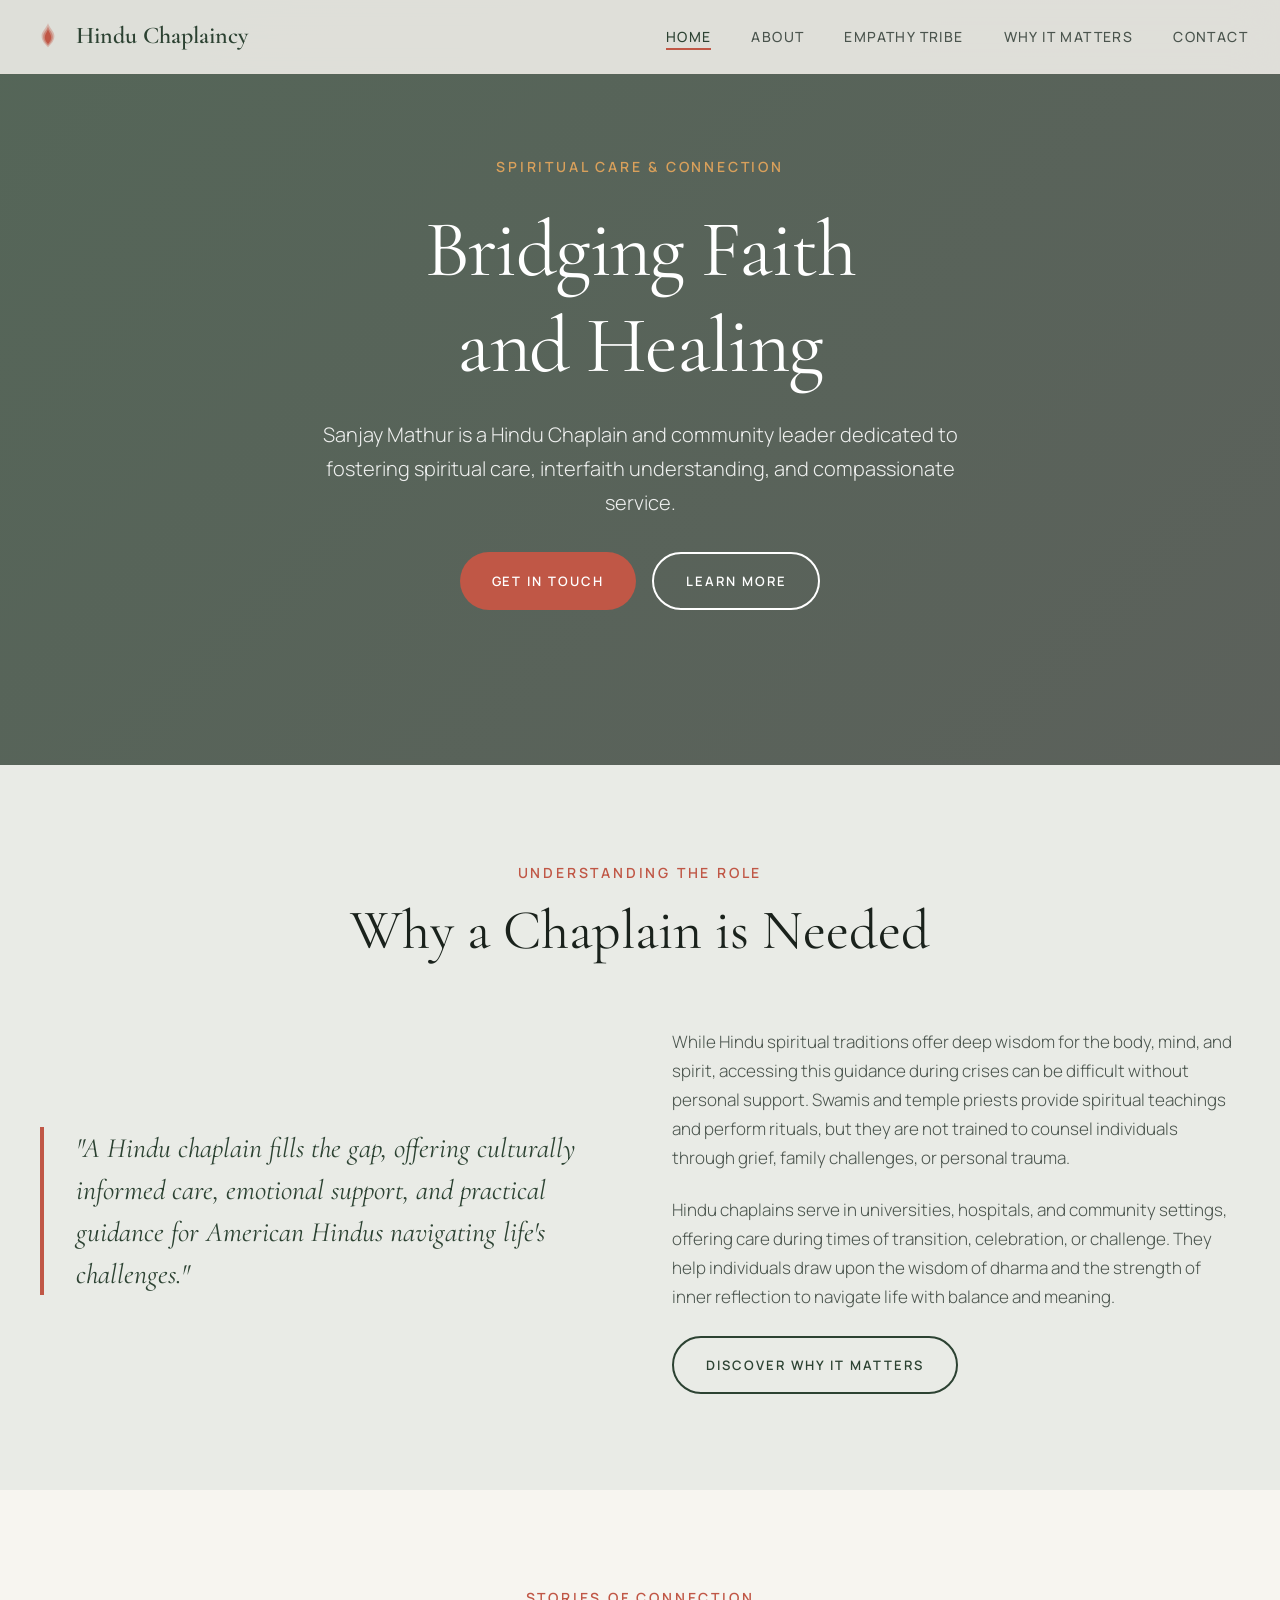
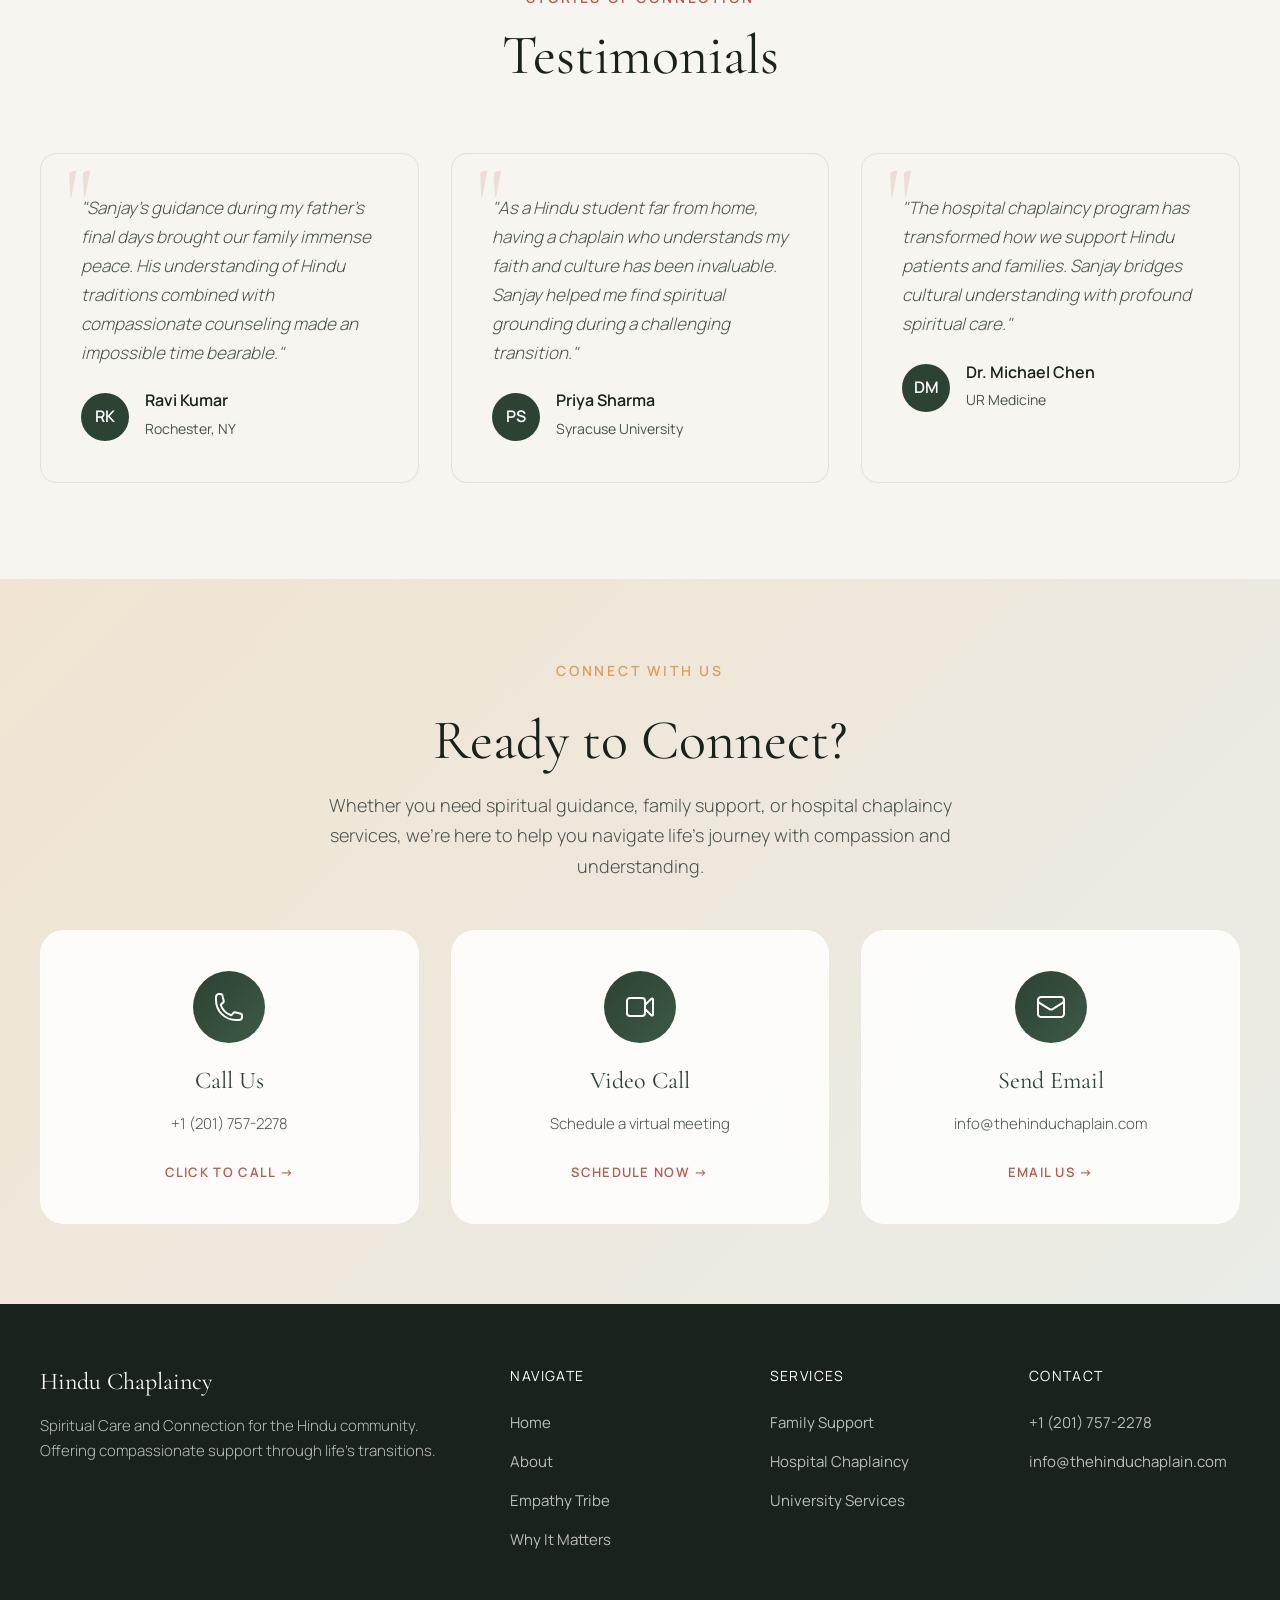
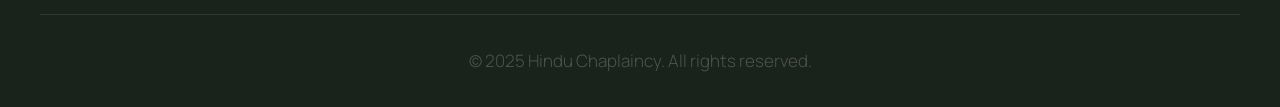
==== index.html @ 0bf61ae2 "Add files via upload" ====
<!DOCTYPE html>
<html lang="en">
<head>
  <meta charset="UTF-8">
  <meta name="viewport" content="width=device-width, initial-scale=1.0">
  <meta name="description" content="Sanjay Mathur is a Hindu Chaplain and community leader dedicated to fostering spiritual care, interfaith understanding, and compassionate service.">
  <title>Hindu Chaplaincy - Spiritual Care and Connection</title>
  <link rel="stylesheet" href="styles.css">
</head>
<body>
  <!-- Navigation -->
  <nav class="nav-container" data-testid="main-navigation">
    <div class="nav-inner">
      <a href="index.html" class="nav-logo" data-testid="nav-logo">
        <svg viewBox="0 0 100 100" xmlns="http://www.w3.org/2000/svg">
          <path d="M50 10c-5 15-20 25-20 40 0 15 10 25 20 35 10-10 20-20 20-35 0-15-15-25-20-40z" opacity="0.3"/>
          <path d="M50 20c-4 12-15 20-15 32 0 12 8 20 15 28 7-8 15-16 15-28 0-12-11-20-15-32z" opacity="0.5"/>
          <path d="M50 30c-3 9-10 15-10 24 0 9 5 15 10 21 5-6 10-12 10-21 0-9-7-15-10-24z"/>
        </svg>
        Hindu Chaplaincy
      </a>
      
      <button class="nav-toggle" data-testid="nav-toggle" onclick="toggleNav()">
        <span></span>
        <span></span>
        <span></span>
      </button>
      
      <ul class="nav-links" data-testid="nav-links">
        <li><a href="index.html" class="active" data-testid="nav-home">Home</a></li>
        <li><a href="about.html" data-testid="nav-about">About</a></li>
        <li><a href="empathy.html" data-testid="nav-empathy">Empathy Tribe</a></li>
        <li><a href="matters.html" data-testid="nav-matters">Why It Matters</a></li>
        <li><a href="contact.html" data-testid="nav-contact">Contact</a></li>
      </ul>
    </div>
  </nav>

  <!-- Hero Section with Background Image -->
  <section class="home-hero" data-testid="hero-section" style="background-image: url('https://images.unsplash.com/photo-1770615540010-0c2cd30bfefd?crop=entropy&cs=srgb&fm=jpg&ixid=M3w3NTY2Nzd8MHwxfHNlYXJjaHwxfHxsb3R1cyUyMGZsb3dlciUyMGJsb29taW5nJTIwd2F0ZXJ8ZW58MHx8fHwxNzc1NDY2NzI4fDA&ixlib=rb-4.1.0&q=85');">
    <div class="home-hero-content">
      <span class="hero-overline" style="color: var(--accent-ochre);">Spiritual Care & Connection</span>
      <h1>Bridging Faith<br>and Healing</h1>
      <p>Sanjay Mathur is a Hindu Chaplain and community leader dedicated to fostering spiritual care, interfaith understanding, and compassionate service.</p>
      <div style="display: flex; gap: 1rem; flex-wrap: wrap; justify-content: center; margin-top: 2rem;">
        <a href="contact.html" class="btn btn-terracotta" data-testid="hero-cta-primary">Get in Touch</a>
        <a href="about.html" class="btn btn-white" data-testid="hero-cta-secondary">Learn More</a>
      </div>
    </div>
  </section>

  <!-- About Chaplaincy Section -->
  <section class="section section-alt" data-testid="chaplaincy-section">
    <div class="container">
      <div class="section-header">
        <span class="overline">Understanding the Role</span>
        <h2>Why a Chaplain is Needed</h2>
      </div>
      
      <div class="chaplaincy-content">
        <div class="chaplaincy-quote">
          <blockquote>
            "A Hindu chaplain fills the gap, offering culturally informed care, emotional support, and practical guidance for American Hindus navigating life's challenges."
          </blockquote>
        </div>
        
        <div class="chaplaincy-text">
          <p>While Hindu spiritual traditions offer deep wisdom for the body, mind, and spirit, accessing this guidance during crises can be difficult without personal support. Swamis and temple priests provide spiritual teachings and perform rituals, but they are not trained to counsel individuals through grief, family challenges, or personal trauma.</p>
          <p>Hindu chaplains serve in universities, hospitals, and community settings, offering care during times of transition, celebration, or challenge. They help individuals draw upon the wisdom of dharma and the strength of inner reflection to navigate life with balance and meaning.</p>
          <a href="matters.html" class="btn btn-secondary" data-testid="learn-why-matters">Discover Why It Matters</a>
        </div>
      </div>
    </div>
  </section>

  <!-- Testimonials Section -->
  <section class="section" data-testid="testimonials-section">
    <div class="container">
      <div class="section-header">
        <span class="overline">Stories of Connection</span>
        <h2>Testimonials</h2>
      </div>
      
      <div class="testimonials-grid">
        <div class="testimonial-card" data-testid="testimonial-1">
          <p class="testimonial-text">"Sanjay's guidance during my father's final days brought our family immense peace. His understanding of Hindu traditions combined with compassionate counseling made an impossible time bearable."</p>
          <div class="testimonial-author">
            <div class="testimonial-avatar">RK</div>
            <div class="testimonial-info">
              <h4>Ravi Kumar</h4>
              <span>Rochester, NY</span>
            </div>
          </div>
        </div>
        
        <div class="testimonial-card" data-testid="testimonial-2">
          <p class="testimonial-text">"As a Hindu student far from home, having a chaplain who understands my faith and culture has been invaluable. Sanjay helped me find spiritual grounding during a challenging transition."</p>
          <div class="testimonial-author">
            <div class="testimonial-avatar">PS</div>
            <div class="testimonial-info">
              <h4>Priya Sharma</h4>
              <span>Syracuse University</span>
            </div>
          </div>
        </div>
        
        <div class="testimonial-card" data-testid="testimonial-3">
          <p class="testimonial-text">"The hospital chaplaincy program has transformed how we support Hindu patients and families. Sanjay bridges cultural understanding with profound spiritual care."</p>
          <div class="testimonial-author">
            <div class="testimonial-avatar">DM</div>
            <div class="testimonial-info">
              <h4>Dr. Michael Chen</h4>
              <span>UR Medicine</span>
            </div>
          </div>
        </div>
      </div>
    </div>
  </section>

  <!-- Ready to Connect CTA Section -->
  <section class="cta-hero" data-testid="cta-section" style="background-image: url('https://images.pexels.com/photos/9881079/pexels-photo-9881079.jpeg?auto=compress&cs=tinysrgb&dpr=2&h=650&w=940');">
    <div class="cta-hero-content">
      <div class="cta-header">
        <span class="hero-overline" style="color: var(--accent-ochre);">Connect With Us</span>
        <h2>Ready to Connect?</h2>
        <p>Whether you need spiritual guidance, family support, or hospital chaplaincy services, we're here to help you navigate life's journey with compassion and understanding.</p>
      </div>
      
      <div class="cta-cards-grid" data-testid="cta-contact-options">
        <!-- Call Card -->
        <a href="tel:+12017572278" class="cta-action-card" data-testid="cta-call">
          <div class="cta-card-icon">
            <svg xmlns="http://www.w3.org/2000/svg" fill="none" viewBox="0 0 24 24" stroke-width="1.5" stroke="currentColor">
              <path stroke-linecap="round" stroke-linejoin="round" d="M2.25 6.75c0 8.284 6.716 15 15 15h2.25a2.25 2.25 0 002.25-2.25v-1.372c0-.516-.351-.966-.852-1.091l-4.423-1.106c-.44-.11-.902.055-1.173.417l-.97 1.293c-.282.376-.769.542-1.21.38a12.035 12.035 0 01-7.143-7.143c-.162-.441.004-.928.38-1.21l1.293-.97c.363-.271.527-.734.417-1.173L6.963 3.102a1.125 1.125 0 00-1.091-.852H4.5A2.25 2.25 0 002.25 4.5v2.25z" />
            </svg>
          </div>
          <h3>Call Us</h3>
          <p>+1 (201) 757-2278</p>
          <span class="cta-card-action">Click to Call →</span>
        </a>
        
        <!-- Video Call Card -->
        <a href="contact.html#schedule" class="cta-action-card" data-testid="cta-video">
          <div class="cta-card-icon">
            <svg xmlns="http://www.w3.org/2000/svg" fill="none" viewBox="0 0 24 24" stroke-width="1.5" stroke="currentColor">
              <path stroke-linecap="round" d="M15.75 10.5l4.72-4.72a.75.75 0 011.28.53v11.38a.75.75 0 01-1.28.53l-4.72-4.72M4.5 18.75h9a2.25 2.25 0 002.25-2.25v-9a2.25 2.25 0 00-2.25-2.25h-9A2.25 2.25 0 002.25 7.5v9a2.25 2.25 0 002.25 2.25z" />
            </svg>
          </div>
          <h3>Video Call</h3>
          <p>Schedule a virtual meeting</p>
          <span class="cta-card-action">Schedule Now →</span>
        </a>
        
        <!-- Email Card -->
        <a href="mailto:info@thehinduchaplain.com" class="cta-action-card" data-testid="cta-email">
          <div class="cta-card-icon">
            <svg xmlns="http://www.w3.org/2000/svg" fill="none" viewBox="0 0 24 24" stroke-width="1.5" stroke="currentColor">
              <path stroke-linecap="round" stroke-linejoin="round" d="M21.75 6.75v10.5a2.25 2.25 0 01-2.25 2.25h-15a2.25 2.25 0 01-2.25-2.25V6.75m19.5 0A2.25 2.25 0 0019.5 4.5h-15a2.25 2.25 0 00-2.25 2.25m19.5 0v.243a2.25 2.25 0 01-1.07 1.916l-7.5 4.615a2.25 2.25 0 01-2.36 0L3.32 8.91a2.25 2.25 0 01-1.07-1.916V6.75" />
            </svg>
          </div>
          <h3>Send Email</h3>
          <p>info@thehinduchaplain.com</p>
          <span class="cta-card-action">Email Us →</span>
        </a>
      </div>
    </div>
  </section>

  <!-- Footer -->
  <footer class="footer" data-testid="footer">
    <div class="footer-content">
      <div class="footer-brand">
        <h3>Hindu Chaplaincy</h3>
        <p>Spiritual Care and Connection for the Hindu community. Offering compassionate support through life's transitions.</p>
      </div>
      
      <div class="footer-links">
        <h4>Navigate</h4>
        <ul>
          <li><a href="index.html">Home</a></li>
          <li><a href="about.html">About</a></li>
          <li><a href="empathy.html">Empathy Tribe</a></li>
          <li><a href="matters.html">Why It Matters</a></li>
        </ul>
      </div>
      
      <div class="footer-links">
        <h4>Services</h4>
        <ul>
          <li><a href="contact.html">Family Support</a></li>
          <li><a href="contact.html">Hospital Chaplaincy</a></li>
          <li><a href="contact.html">University Services</a></li>
        </ul>
      </div>
      
      <div class="footer-links">
        <h4>Contact</h4>
        <ul>
          <li><a href="tel:+12017572278">+1 (201) 757-2278</a></li>
          <li><a href="mailto:info@thehinduchaplain.com">info@thehinduchaplain.com</a></li>
        </ul>
      </div>
    </div>
    
    <div class="footer-bottom">
      <p>&copy; 2025 Hindu Chaplaincy. All rights reserved.</p>
    </div>
  </footer>

  <script>
    function toggleNav() {
      const navLinks = document.querySelector('.nav-links');
      navLinks.classList.toggle('active');
    }
  </script>
</body>
</html>
---- styles.css ----
/* Hindu Chaplain Website - Custom Styles */
@import url('https://fonts.googleapis.com/css2?family=Cormorant+Garamond:wght@300;400;500;600;700&family=Manrope:wght@300;400;500;600;700&display=swap');

:root {
  --bg-primary: #F7F5F0;
  --bg-secondary: #E9EBE6;
  --text-primary: #1A221C;
  --text-secondary: #4A544D;
  --accent-terracotta: #C05746;
  --accent-ochre: #D9A05B;
  --accent-forest: #2C4232;
  --border-subtle: #E5E0D8;
}

* {
  margin: 0;
  padding: 0;
  box-sizing: border-box;
}

html {
  scroll-behavior: smooth;
}

body {
  font-family: 'Manrope', sans-serif;
  background-color: var(--bg-primary);
  color: var(--text-primary);
  line-height: 1.7;
}

/* Typography */
h1, h2, h3, h4, h5, h6 {
  font-family: 'Cormorant Garamond', serif;
  font-weight: 400;
  line-height: 1.2;
}

h1 {
  font-size: clamp(2.5rem, 6vw, 4.5rem);
  letter-spacing: -0.02em;
  color: var(--text-primary);
}

h2 {
  font-size: clamp(2rem, 4vw, 3rem);
  color: var(--accent-forest);
}

h3 {
  font-size: clamp(1.25rem, 2vw, 1.75rem);
  color: var(--text-primary);
}

p {
  font-size: 1.0625rem;
  color: var(--text-secondary);
  font-weight: 300;
}

/* Navigation */
.nav-container {
  position: fixed;
  top: 0;
  left: 0;
  right: 0;
  z-index: 1000;
  background: rgba(247, 245, 240, 0.85);
  backdrop-filter: blur(20px);
  -webkit-backdrop-filter: blur(20px);
  border-bottom: 1px solid rgba(229, 224, 216, 0.5);
}

.nav-inner {
  max-width: 1400px;
  margin: 0 auto;
  padding: 1rem 2rem;
  display: flex;
  justify-content: space-between;
  align-items: center;
}

.nav-logo {
  font-family: 'Cormorant Garamond', serif;
  font-size: 1.5rem;
  font-weight: 600;
  color: var(--accent-forest);
  text-decoration: none;
  display: flex;
  align-items: center;
  gap: 0.75rem;
}

.nav-logo svg {
  width: 32px;
  height: 32px;
  fill: var(--accent-terracotta);
}

.nav-links {
  display: flex;
  gap: 2.5rem;
  list-style: none;
}

.nav-links a {
  text-decoration: none;
  color: var(--text-secondary);
  font-size: 0.875rem;
  font-weight: 500;
  text-transform: uppercase;
  letter-spacing: 0.1em;
  transition: color 0.3s ease;
  position: relative;
}

.nav-links a:hover,
.nav-links a.active {
  color: var(--accent-forest);
}

.nav-links a::after {
  content: '';
  position: absolute;
  bottom: -4px;
  left: 0;
  width: 0;
  height: 2px;
  background: var(--accent-terracotta);
  transition: width 0.3s ease;
}

.nav-links a:hover::after,
.nav-links a.active::after {
  width: 100%;
}

/* Mobile Navigation */
.nav-toggle {
  display: none;
  flex-direction: column;
  gap: 6px;
  background: none;
  border: none;
  cursor: pointer;
  padding: 4px;
}

.nav-toggle span {
  width: 28px;
  height: 2px;
  background: var(--accent-forest);
  transition: all 0.3s ease;
}

@media (max-width: 768px) {
  .nav-toggle {
    display: flex;
  }
  
  .nav-links {
    position: fixed;
    top: 70px;
    left: 0;
    right: 0;
    background: rgba(247, 245, 240, 0.98);
    backdrop-filter: blur(20px);
    flex-direction: column;
    padding: 2rem;
    gap: 1.5rem;
    transform: translateY(-150%);
    transition: transform 0.4s ease;
  }
  
  .nav-links.active {
    transform: translateY(0);
  }
}

/* Hero Section */
.hero {
  min-height: 100vh;
  display: flex;
  align-items: center;
  padding: 8rem 2rem 4rem;
  position: relative;
  overflow: hidden;
}

.hero-grid {
  max-width: 1400px;
  margin: 0 auto;
  display: grid;
  grid-template-columns: 1fr 1fr;
  gap: 4rem;
  align-items: center;
}

.hero-content {
  position: relative;
  z-index: 2;
}

.hero-overline {
  font-size: 0.875rem;
  text-transform: uppercase;
  letter-spacing: 0.2em;
  color: var(--accent-terracotta);
  font-weight: 600;
  margin-bottom: 1.5rem;
  display: block;
}

.hero h1 {
  margin-bottom: 1.5rem;
}

.hero-description {
  font-size: 1.125rem;
  max-width: 500px;
  margin-bottom: 2.5rem;
}

.hero-image {
  position: relative;
  border-radius: 24px;
  overflow: hidden;
  aspect-ratio: 4/5;
}

.hero-image img {
  width: 100%;
  height: 100%;
  object-fit: cover;
}

.hero-image::before {
  content: '';
  position: absolute;
  inset: 0;
  background: linear-gradient(135deg, rgba(44, 66, 50, 0.1), transparent);
  z-index: 1;
}

/* Decorative Elements */
.hero-decoration {
  position: absolute;
  right: -100px;
  top: 50%;
  transform: translateY(-50%);
  width: 400px;
  height: 400px;
  opacity: 0.05;
  z-index: 0;
}

/* Buttons */
.btn {
  display: inline-flex;
  align-items: center;
  gap: 0.75rem;
  padding: 1rem 2rem;
  font-size: 0.8125rem;
  font-weight: 600;
  text-transform: uppercase;
  letter-spacing: 0.15em;
  text-decoration: none;
  border-radius: 50px;
  transition: all 0.3s ease;
  cursor: pointer;
  border: none;
}

.btn-primary {
  background: var(--accent-forest);
  color: white;
}

.btn-primary:hover {
  background: var(--text-primary);
  transform: translateY(-2px);
  box-shadow: 0 10px 30px rgba(44, 66, 50, 0.2);
}

.btn-secondary {
  background: transparent;
  color: var(--accent-forest);
  border: 2px solid var(--accent-forest);
}

.btn-secondary:hover {
  background: var(--bg-secondary);
}

.btn-terracotta {
  background: var(--accent-terracotta);
  color: white;
}

.btn-terracotta:hover {
  background: #a84839;
  transform: translateY(-2px);
  box-shadow: 0 10px 30px rgba(192, 87, 70, 0.25);
}

/* Sections */
.section {
  padding: 6rem 2rem;
}

.section-alt {
  background: var(--bg-secondary);
}

.section-dark {
  background: var(--accent-forest);
  color: white;
}

.section-dark h2,
.section-dark h3,
.section-dark p {
  color: white;
}

.container {
  max-width: 1200px;
  margin: 0 auto;
}

.section-header {
  text-align: center;
  margin-bottom: 4rem;
}

.section-header h2 {
  font-size: clamp(2.5rem, 5vw, 3.5rem);
  font-weight: 400;
  color: var(--text-primary);
  margin-top: 0.75rem;
}

.section-header .overline {
  font-size: 0.875rem;
  text-transform: uppercase;
  letter-spacing: 0.2em;
  color: var(--accent-terracotta);
  font-weight: 600;
  margin-bottom: 0;
  display: block;
}

/* About Chaplaincy Section */
.chaplaincy-content {
  display: grid;
  grid-template-columns: 1fr 1fr;
  gap: 4rem;
  align-items: center;
}

.chaplaincy-quote {
  position: relative;
  padding: 2rem 0;
}

.chaplaincy-quote blockquote {
  font-family: 'Cormorant Garamond', serif;
  font-size: 1.75rem;
  font-weight: 400;
  font-style: italic;
  color: var(--accent-forest);
  line-height: 1.5;
  position: relative;
  padding-left: 2rem;
  border-left: 4px solid var(--accent-terracotta);
}

.chaplaincy-text p {
  margin-bottom: 1.5rem;
}

/* Testimonials */
.testimonials-grid {
  display: grid;
  grid-template-columns: repeat(auto-fit, minmax(320px, 1fr));
  gap: 2rem;
}

.testimonial-card {
  background: var(--bg-primary);
  padding: 2.5rem;
  border-radius: 16px;
  border: 1px solid var(--border-subtle);
  position: relative;
  transition: transform 0.3s ease, box-shadow 0.3s ease;
}

.testimonial-card:hover {
  transform: translateY(-4px);
  box-shadow: 0 20px 40px rgba(26, 34, 28, 0.08);
}

.testimonial-card::before {
  content: '"';
  font-family: 'Cormorant Garamond', serif;
  font-size: 6rem;
  color: var(--accent-terracotta);
  opacity: 0.15;
  position: absolute;
  top: 0;
  left: 1.5rem;
  line-height: 1;
}

.testimonial-text {
  font-style: italic;
  margin-bottom: 1.5rem;
  position: relative;
  z-index: 1;
}

.testimonial-author {
  display: flex;
  align-items: center;
  gap: 1rem;
}

.testimonial-avatar {
  width: 48px;
  height: 48px;
  border-radius: 50%;
  background: var(--accent-forest);
  display: flex;
  align-items: center;
  justify-content: center;
  color: white;
  font-weight: 600;
}

.testimonial-info h4 {
  font-size: 1rem;
  font-family: 'Manrope', sans-serif;
  font-weight: 600;
  margin-bottom: 0.25rem;
}

.testimonial-info span {
  font-size: 0.875rem;
  color: var(--text-secondary);
}

/* About Page */
.about-hero {
  padding: 10rem 2rem 4rem;
  text-align: center;
  background: linear-gradient(180deg, var(--bg-secondary) 0%, var(--bg-primary) 100%);
}

.profile-section {
  display: grid;
  grid-template-columns: 400px 1fr;
  gap: 4rem;
  align-items: start;
}

.profile-image {
  border-radius: 24px;
  overflow: hidden;
  position: sticky;
  top: 120px;
}

.profile-image img {
  width: 100%;
  height: auto;
  display: block;
}

.profile-content h3 {
  margin-bottom: 1rem;
  margin-top: 2rem;
}

.profile-content h3:first-child {
  margin-top: 0;
}

.credentials-list {
  list-style: none;
  margin: 1.5rem 0;
}

.credentials-list li {
  padding: 0.75rem 0;
  padding-left: 2rem;
  position: relative;
  border-bottom: 1px solid var(--border-subtle);
}

.credentials-list li::before {
  content: '';
  position: absolute;
  left: 0;
  top: 50%;
  transform: translateY(-50%);
  width: 8px;
  height: 8px;
  background: var(--accent-terracotta);
  border-radius: 50%;
}

.universities-grid {
  display: grid;
  grid-template-columns: repeat(2, 1fr);
  gap: 1.5rem;
  margin-top: 2rem;
}

.university-card {
  background: var(--bg-secondary);
  padding: 1.5rem;
  border-radius: 12px;
  text-align: center;
}

.university-card h4 {
  font-family: 'Manrope', sans-serif;
  font-size: 0.9375rem;
  font-weight: 600;
}

/* Mission Banner */
.mission-banner {
  padding: 5rem 2rem;
  text-align: center;
}

.mission-banner h2 {
  color: white;
  margin-bottom: 1.5rem;
}

.mission-banner p {
  color: rgba(255, 255, 255, 0.85);
  max-width: 800px;
  margin: 0 auto;
  font-size: 1.25rem;
}

/* Empathy Page */
.empathy-hero {
  min-height: 70vh;
  display: flex;
  align-items: center;
  justify-content: center;
  text-align: center;
  position: relative;
  background-size: cover;
  background-position: center;
  padding: 8rem 2rem;
}

.empathy-hero::before {
  content: '';
  position: absolute;
  inset: 0;
  background: linear-gradient(135deg, rgba(44, 66, 50, 0.85), rgba(26, 34, 28, 0.75));
}

.empathy-hero-content {
  position: relative;
  z-index: 2;
  max-width: 800px;
}

.empathy-hero h1 {
  color: white;
  margin-bottom: 1.5rem;
}

.empathy-hero p {
  color: rgba(255, 255, 255, 0.9);
  font-size: 1.25rem;
}

.empathy-content {
  max-width: 900px;
  margin: 0 auto;
}

.empathy-content h3 {
  margin-top: 3rem;
  margin-bottom: 1rem;
}

.empathy-content p {
  margin-bottom: 1.5rem;
}

.empathy-cta {
  background: var(--bg-secondary);
  padding: 3rem;
  border-radius: 20px;
  text-align: center;
  margin-top: 3rem;
}

.empathy-cta h3 {
  margin-top: 0;
  margin-bottom: 1rem;
}

.empathy-cta a {
  color: var(--accent-terracotta);
  font-weight: 600;
}

/* Why It Matters Page */
.matters-grid {
  display: grid;
  grid-template-columns: repeat(12, 1fr);
  gap: 1.5rem;
}

.matters-card {
  padding: 2.5rem;
  border-radius: 20px;
}

.matters-card.large {
  grid-column: span 8;
}

.matters-card.small {
  grid-column: span 4;
}

.matters-card.full {
  grid-column: span 12;
}

.matters-card.bg-light {
  background: var(--bg-primary);
  border: 1px solid var(--border-subtle);
}

.matters-card.bg-alt {
  background: var(--bg-secondary);
}

.matters-card h3 {
  margin-bottom: 1rem;
}

.matters-card ul {
  list-style: none;
  margin-top: 1.5rem;
}

.matters-card ul li {
  padding: 0.75rem 0;
  padding-left: 1.5rem;
  position: relative;
  color: var(--text-secondary);
}

.matters-card ul li::before {
  content: '→';
  position: absolute;
  left: 0;
  color: var(--accent-terracotta);
}

/* Contact Page */
.contact-hero {
  min-height: 100vh;
  display: flex;
  align-items: center;
  justify-content: center;
  position: relative;
  padding: 8rem 2rem;
  background-size: cover;
  background-position: center;
}

.contact-hero::before {
  content: '';
  position: absolute;
  inset: 0;
  background: linear-gradient(135deg, rgba(217, 160, 91, 0.15), rgba(233, 235, 230, 0.9));
}

.contact-container {
  position: relative;
  z-index: 2;
  max-width: 1200px;
  width: 100%;
  display: grid;
  grid-template-columns: 1fr 1fr;
  gap: 4rem;
  align-items: center;
}

.contact-info {
  padding: 2rem;
}

.contact-info h1 {
  margin-bottom: 1.5rem;
}

.contact-info p {
  margin-bottom: 2rem;
  font-size: 1.125rem;
}

.contact-cards {
  display: flex;
  flex-direction: column;
  gap: 1rem;
  margin-top: 2rem;
}

.contact-card {
  display: flex;
  align-items: center;
  gap: 1.25rem;
  padding: 1.25rem 1.5rem;
  background: white;
  border-radius: 16px;
  text-decoration: none;
  color: var(--text-primary);
  transition: all 0.3s ease;
  border: 1px solid var(--border-subtle);
}

.contact-card:hover {
  transform: translateX(8px);
  box-shadow: 0 10px 30px rgba(44, 66, 50, 0.1);
  border-color: var(--accent-forest);
}

.contact-card-icon {
  width: 48px;
  height: 48px;
  background: var(--bg-secondary);
  border-radius: 12px;
  display: flex;
  align-items: center;
  justify-content: center;
}

.contact-card-icon svg {
  width: 24px;
  height: 24px;
  stroke: var(--accent-forest);
}

.contact-card-content h4 {
  font-family: 'Manrope', sans-serif;
  font-size: 1rem;
  font-weight: 600;
  margin-bottom: 0.25rem;
}

.contact-card-content span {
  font-size: 0.875rem;
  color: var(--text-secondary);
}

/* Contact Form */
.contact-form-container {
  background: rgba(255, 255, 255, 0.7);
  backdrop-filter: blur(24px);
  -webkit-backdrop-filter: blur(24px);
  border: 1px solid rgba(255, 255, 255, 0.5);
  border-radius: 32px;
  padding: 3rem;
  position: relative;
  overflow: hidden;
}

.contact-form-container::before {
  content: '';
  position: absolute;
  top: -50%;
  right: -50%;
  width: 200%;
  height: 200%;
  background: radial-gradient(circle, rgba(217, 160, 91, 0.1) 0%, transparent 50%);
  pointer-events: none;
}

.lotus-icon {
  width: 80px;
  height: 80px;
  margin: 0 auto 2rem;
  display: block;
}

.lotus-icon svg {
  width: 100%;
  height: 100%;
  fill: var(--accent-terracotta);
}

.contact-form {
  position: relative;
  z-index: 1;
}

.form-group {
  margin-bottom: 1.5rem;
}

.form-group label {
  display: block;
  font-size: 0.875rem;
  font-weight: 500;
  color: var(--text-secondary);
  margin-bottom: 0.5rem;
  text-transform: uppercase;
  letter-spacing: 0.05em;
}

.form-group input,
.form-group textarea,
.form-group select {
  width: 100%;
  padding: 1rem 0;
  font-family: 'Manrope', sans-serif;
  font-size: 1rem;
  color: var(--text-primary);
  background: transparent;
  border: none;
  border-bottom: 2px solid var(--border-subtle);
  transition: border-color 0.3s ease;
  outline: none;
}

.form-group input:focus,
.form-group textarea:focus,
.form-group select:focus {
  border-color: var(--accent-forest);
}

.form-group input::placeholder,
.form-group textarea::placeholder {
  color: rgba(74, 84, 77, 0.5);
}

.form-group textarea {
  resize: vertical;
  min-height: 120px;
}

.form-row {
  display: grid;
  grid-template-columns: 1fr 1fr;
  gap: 1.5rem;
}

.contact-form .btn {
  width: 100%;
  justify-content: center;
  margin-top: 1rem;
}

/* Footer */
.footer {
  background: var(--text-primary);
  color: white;
  padding: 4rem 2rem 2rem;
}

.footer-content {
  max-width: 1200px;
  margin: 0 auto;
  display: grid;
  grid-template-columns: 2fr 1fr 1fr 1fr;
  gap: 3rem;
}

.footer-brand h3 {
  font-size: 1.5rem;
  color: white;
  margin-bottom: 1rem;
}

.footer-brand p {
  color: rgba(255, 255, 255, 0.7);
  font-size: 0.9375rem;
}

.footer-links h4 {
  font-family: 'Manrope', sans-serif;
  font-size: 0.875rem;
  text-transform: uppercase;
  letter-spacing: 0.1em;
  color: white;
  margin-bottom: 1.5rem;
}

.footer-links ul {
  list-style: none;
}

.footer-links ul li {
  margin-bottom: 0.75rem;
}

.footer-links ul li a {
  color: rgba(255, 255, 255, 0.7);
  text-decoration: none;
  font-size: 0.9375rem;
  transition: color 0.3s ease;
}

.footer-links ul li a:hover {
  color: var(--accent-ochre);
}

.footer-bottom {
  max-width: 1200px;
  margin: 3rem auto 0;
  padding-top: 2rem;
  border-top: 1px solid rgba(255, 255, 255, 0.1);
  text-align: center;
  color: rgba(255, 255, 255, 0.5);
  font-size: 0.875rem;
}

/* Responsive */
@media (max-width: 1024px) {
  .hero-grid {
    grid-template-columns: 1fr;
    gap: 3rem;
  }
  
  .hero-image {
    max-width: 500px;
    margin: 0 auto;
  }
  
  .chaplaincy-content {
    grid-template-columns: 1fr;
  }
  
  .profile-section {
    grid-template-columns: 1fr;
  }
  
  .profile-image {
    position: relative;
    top: 0;
    max-width: 400px;
    margin: 0 auto;
  }
  
  .matters-card.large,
  .matters-card.small {
    grid-column: span 12;
  }
  
  .contact-container {
    grid-template-columns: 1fr;
    gap: 3rem;
  }
  
  .footer-content {
    grid-template-columns: 1fr 1fr;
    gap: 2rem;
  }
}

@media (max-width: 640px) {
  .section {
    padding: 4rem 1.5rem;
  }
  
  .hero {
    padding: 7rem 1.5rem 3rem;
  }
  
  .form-row {
    grid-template-columns: 1fr;
  }
  
  .universities-grid {
    grid-template-columns: 1fr;
  }
  
  .footer-content {
    grid-template-columns: 1fr;
  }
  
  .contact-form-container {
    padding: 2rem 1.5rem;
  }
}

/* Animations */
@keyframes fadeInUp {
  from {
    opacity: 0;
    transform: translateY(30px);
  }
  to {
    opacity: 1;
    transform: translateY(0);
  }
}

/* Home Page Hero with Background Image */
.home-hero {
  min-height: 85vh;
  display: flex;
  align-items: center;
  justify-content: center;
  text-align: center;
  position: relative;
  background-size: cover;
  background-position: center;
  padding: 8rem 2rem;
}

.home-hero::before {
  content: '';
  position: absolute;
  inset: 0;
  background: linear-gradient(135deg, rgba(44, 66, 50, 0.8), rgba(26, 34, 28, 0.7));
}

.home-hero-content {
  position: relative;
  z-index: 2;
  max-width: 900px;
}

.home-hero h1 {
  color: white;
  margin-bottom: 1.5rem;
  font-size: clamp(3rem, 7vw, 5rem);
}

.home-hero p {
  color: rgba(255, 255, 255, 0.9);
  font-size: 1.25rem;
  max-width: 700px;
  margin: 0 auto;
}

/* White Button for Hero */
.btn-white {
  background: transparent;
  color: white;
  border: 2px solid white;
}

.btn-white:hover {
  background: white;
  color: var(--accent-forest);
}

/* Ready to Connect CTA Section */
.cta-hero {
  min-height: 70vh;
  display: flex;
  align-items: center;
  justify-content: center;
  position: relative;
  padding: 5rem 2rem;
  background-size: cover;
  background-position: center;
}

.cta-hero::before {
  content: '';
  position: absolute;
  inset: 0;
  background: linear-gradient(135deg, rgba(217, 160, 91, 0.2), rgba(233, 235, 230, 0.92));
}

.cta-hero-content {
  position: relative;
  z-index: 2;
  max-width: 1200px;
  width: 100%;
}

.cta-header {
  text-align: center;
  margin-bottom: 3rem;
}

.cta-header h2 {
  font-size: clamp(2.5rem, 5vw, 3.5rem);
  font-weight: 400;
  color: var(--text-primary);
  margin-top: 0.75rem;
  margin-bottom: 1rem;
}

.cta-header p {
  max-width: 650px;
  margin: 0 auto;
  font-size: 1.125rem;
}

.cta-cards-grid {
  display: grid;
  grid-template-columns: repeat(3, 1fr);
  gap: 2rem;
}

.cta-action-card {
  background: rgba(255, 255, 255, 0.85);
  backdrop-filter: blur(20px);
  -webkit-backdrop-filter: blur(20px);
  border: 1px solid rgba(255, 255, 255, 0.6);
  border-radius: 24px;
  padding: 2.5rem 2rem;
  text-align: center;
  text-decoration: none;
  color: var(--text-primary);
  transition: all 0.4s ease;
  display: flex;
  flex-direction: column;
  align-items: center;
  gap: 1rem;
}

.cta-action-card:hover {
  transform: translateY(-8px);
  box-shadow: 0 25px 50px rgba(44, 66, 50, 0.15);
  background: white;
  border-color: var(--accent-terracotta);
}

.cta-card-icon {
  width: 72px;
  height: 72px;
  background: linear-gradient(135deg, var(--accent-forest), #3d5a45);
  border-radius: 50%;
  display: flex;
  align-items: center;
  justify-content: center;
  margin-bottom: 0.5rem;
  transition: all 0.3s ease;
}

.cta-action-card:hover .cta-card-icon {
  background: linear-gradient(135deg, var(--accent-terracotta), #d4685a);
  transform: scale(1.1);
}

.cta-card-icon svg {
  width: 32px;
  height: 32px;
  stroke: white;
}

.cta-action-card h3 {
  font-family: 'Cormorant Garamond', serif;
  font-size: 1.5rem;
  color: var(--accent-forest);
  margin: 0;
}

.cta-action-card p {
  font-size: 0.9375rem;
  color: var(--text-secondary);
  margin: 0;
}

.cta-card-action {
  font-size: 0.8125rem;
  font-weight: 600;
  text-transform: uppercase;
  letter-spacing: 0.1em;
  color: var(--accent-terracotta);
  margin-top: auto;
  padding-top: 0.5rem;
}

@media (max-width: 900px) {
  .cta-cards-grid {
    grid-template-columns: 1fr;
    max-width: 400px;
    margin: 0 auto;
  }
  
  .cta-action-card {
    width: 100%;
  }
}

@media (max-width: 640px) {
  .home-hero {
    min-height: 70vh;
    padding: 7rem 1.5rem 4rem;
  }
  
  .home-hero p {
    font-size: 1.0625rem;
  }
  
  .cta-hero {
    padding: 4rem 1.5rem;
  }
  
  .cta-action-card {
    padding: 2rem 1.5rem;
  }
}


.animate-fade-in {
  animation: fadeInUp 0.8s ease forwards;
}

.animate-delay-1 {
  animation-delay: 0.1s;
}

.animate-delay-2 {
  animation-delay: 0.2s;
}

.animate-delay-3 {
  animation-delay: 0.3s;
}

/* Utility Classes */
.text-center {
  text-align: center;
}

.mb-0 {
  margin-bottom: 0;
}

.mt-2 {
  margin-top: 2rem;
}
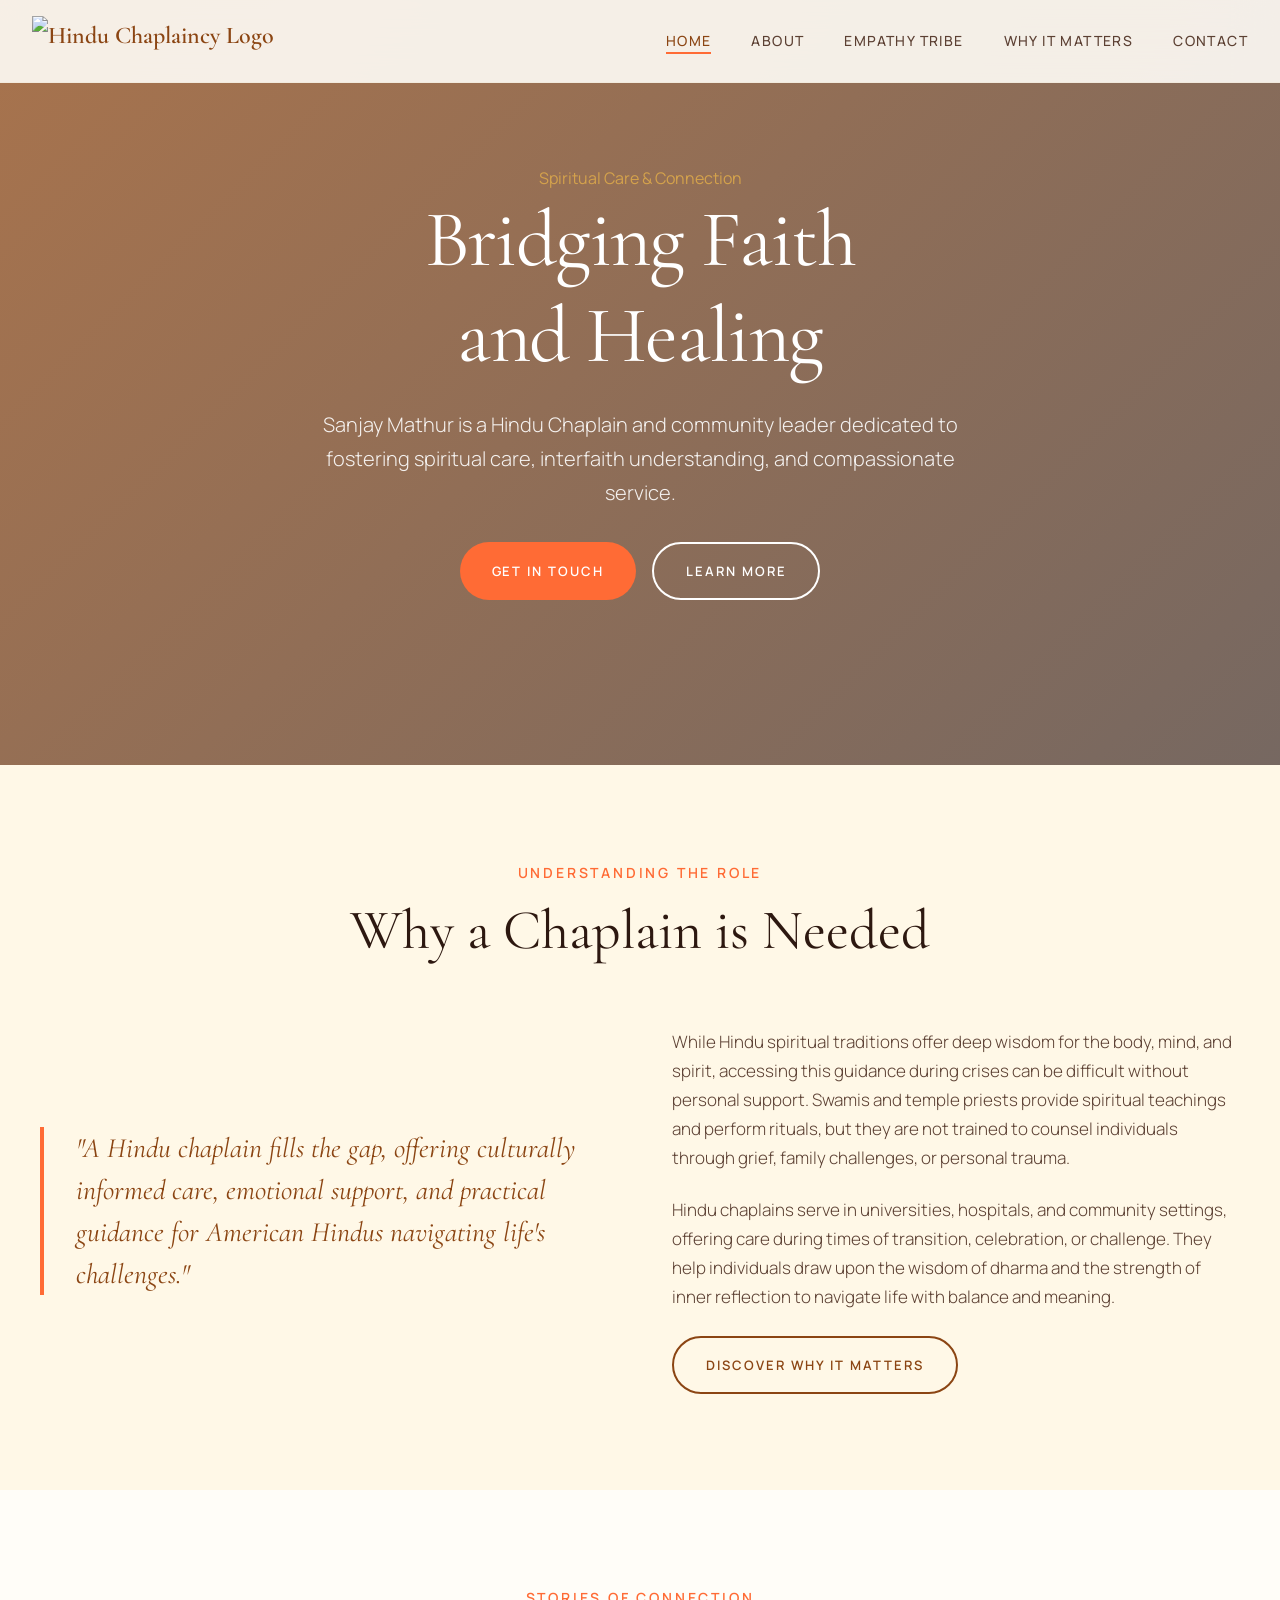
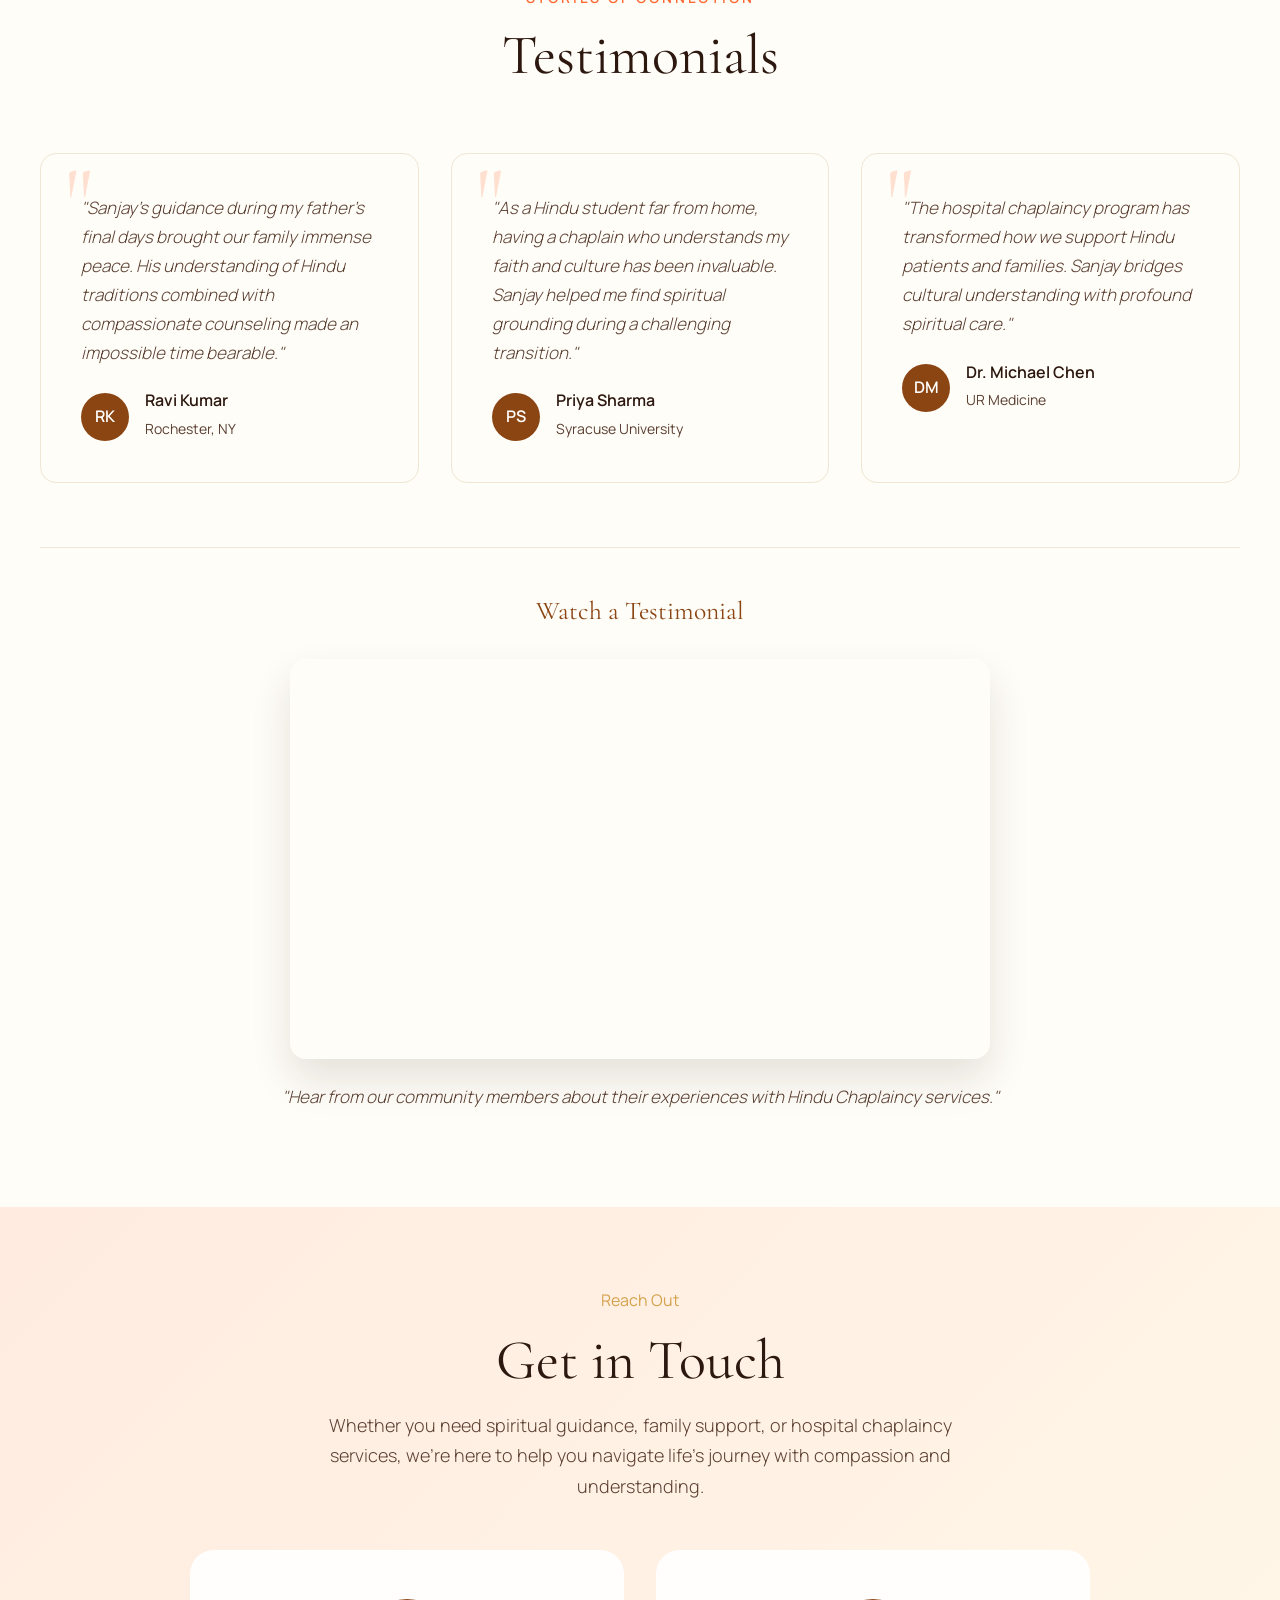
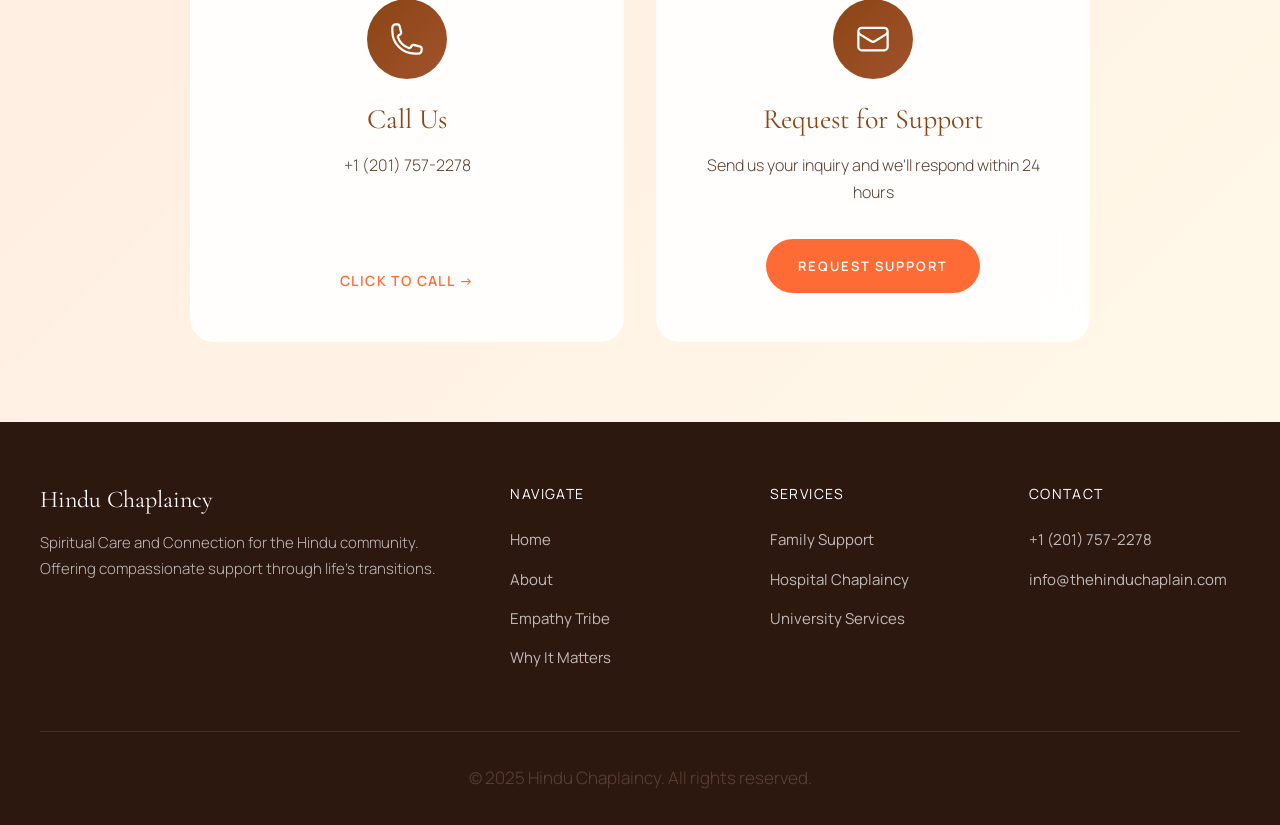
==== commit 5e78dea3: "Add files via upload" ====
--- a/index.html
+++ b/index.html
@@ -12,12 +12,7 @@
   <nav class="nav-container" data-testid="main-navigation">
     <div class="nav-inner">
       <a href="index.html" class="nav-logo" data-testid="nav-logo">
-        <svg viewBox="0 0 100 100" xmlns="http://www.w3.org/2000/svg">
-          <path d="M50 10c-5 15-20 25-20 40 0 15 10 25 20 35 10-10 20-20 20-35 0-15-15-25-20-40z" opacity="0.3"/>
-          <path d="M50 20c-4 12-15 20-15 32 0 12 8 20 15 28 7-8 15-16 15-28 0-12-11-20-15-32z" opacity="0.5"/>
-          <path d="M50 30c-3 9-10 15-10 24 0 9 5 15 10 21 5-6 10-12 10-21 0-9-7-15-10-24z"/>
-        </svg>
-        Hindu Chaplaincy
+        <img src="https://customer-assets.emergentagent.com/job_hindu-chaplain-v2/artifacts/nrknlaer_th_logo.png" alt="Hindu Chaplaincy Logo" class="nav-logo-img">
       </a>
       
       <button class="nav-toggle" data-testid="nav-toggle" onclick="toggleNav()">
@@ -39,11 +34,11 @@
   <!-- Hero Section with Background Image -->
   <section class="home-hero" data-testid="hero-section" style="background-image: url('https://images.unsplash.com/photo-1770615540010-0c2cd30bfefd?crop=entropy&cs=srgb&fm=jpg&ixid=M3w3NTY2Nzd8MHwxfHNlYXJjaHwxfHxsb3R1cyUyMGZsb3dlciUyMGJsb29taW5nJTIwd2F0ZXJ8ZW58MHx8fHwxNzc1NDY2NzI4fDA&ixlib=rb-4.1.0&q=85');">
     <div class="home-hero-content">
-      <span class="hero-overline" style="color: var(--accent-ochre);">Spiritual Care & Connection</span>
+      <span class="hero-overline" style="color: var(--accent-gold);">Spiritual Care & Connection</span>
       <h1>Bridging Faith<br>and Healing</h1>
       <p>Sanjay Mathur is a Hindu Chaplain and community leader dedicated to fostering spiritual care, interfaith understanding, and compassionate service.</p>
       <div style="display: flex; gap: 1rem; flex-wrap: wrap; justify-content: center; margin-top: 2rem;">
-        <a href="contact.html" class="btn btn-terracotta" data-testid="hero-cta-primary">Get in Touch</a>
+        <a href="contact.html" class="btn btn-saffron" data-testid="hero-cta-primary">Get in Touch</a>
         <a href="about.html" class="btn btn-white" data-testid="hero-cta-secondary">Learn More</a>
       </div>
     </div>
@@ -116,53 +111,61 @@
         </div>
       </div>
     </div>
-  </section>
-
-  <!-- Ready to Connect CTA Section -->
-  <section class="cta-hero" data-testid="cta-section" style="background-image: url('https://images.pexels.com/photos/9881079/pexels-photo-9881079.jpeg?auto=compress&cs=tinysrgb&dpr=2&h=650&w=940');">
-    <div class="cta-hero-content">
-      <div class="cta-header">
-        <span class="hero-overline" style="color: var(--accent-ochre);">Connect With Us</span>
-        <h2>Ready to Connect?</h2>
+    
+    <!-- Video Testimonial -->
+    <div class="container">
+      <div class="video-testimonial" data-testid="video-testimonial">
+        <h3 style="text-align: center; margin-bottom: 2rem; color: var(--accent-deep);">Watch a Testimonial</h3>
+        <div class="video-container">
+          <iframe 
+            width="560" 
+            height="315" 
+            src="https://www.youtube.com/embed/dQw4w9WgXcQ" 
+            title="Video Testimonial" 
+            frameborder="0" 
+            allow="accelerometer; autoplay; clipboard-write; encrypted-media; gyroscope; picture-in-picture; web-share" 
+            allowfullscreen
+            data-testid="youtube-video">
+          </iframe>
+        </div>
+        <p style="text-align: center; margin-top: 1.5rem; font-style: italic; color: var(--text-secondary);">"Hear from our community members about their experiences with Hindu Chaplaincy services."</p>
+      </div>
+    </div>
+  </section>
+
+  <!-- Get in Touch Section -->
+  <section class="get-in-touch-section" data-testid="cta-section" style="background-image: url('https://images.pexels.com/photos/9881079/pexels-photo-9881079.jpeg?auto=compress&cs=tinysrgb&dpr=2&h=650&w=940');">
+    <div class="get-in-touch-content">
+      <div class="get-in-touch-header">
+        <span class="hero-overline" style="color: var(--accent-gold);">Reach Out</span>
+        <h2>Get in Touch</h2>
         <p>Whether you need spiritual guidance, family support, or hospital chaplaincy services, we're here to help you navigate life's journey with compassion and understanding.</p>
       </div>
       
-      <div class="cta-cards-grid" data-testid="cta-contact-options">
-        <!-- Call Card -->
-        <a href="tel:+12017572278" class="cta-action-card" data-testid="cta-call">
-          <div class="cta-card-icon">
+      <div class="get-in-touch-cards" data-testid="cta-contact-options">
+        <!-- Call Us Card -->
+        <a href="tel:+12017572278" class="get-in-touch-card" data-testid="call-us-card">
+          <div class="get-in-touch-card-icon">
             <svg xmlns="http://www.w3.org/2000/svg" fill="none" viewBox="0 0 24 24" stroke-width="1.5" stroke="currentColor">
               <path stroke-linecap="round" stroke-linejoin="round" d="M2.25 6.75c0 8.284 6.716 15 15 15h2.25a2.25 2.25 0 002.25-2.25v-1.372c0-.516-.351-.966-.852-1.091l-4.423-1.106c-.44-.11-.902.055-1.173.417l-.97 1.293c-.282.376-.769.542-1.21.38a12.035 12.035 0 01-7.143-7.143c-.162-.441.004-.928.38-1.21l1.293-.97c.363-.271.527-.734.417-1.173L6.963 3.102a1.125 1.125 0 00-1.091-.852H4.5A2.25 2.25 0 002.25 4.5v2.25z" />
             </svg>
           </div>
           <h3>Call Us</h3>
           <p>+1 (201) 757-2278</p>
-          <span class="cta-card-action">Click to Call →</span>
+          <span class="get-in-touch-action">Click to Call →</span>
         </a>
         
-        <!-- Video Call Card -->
-        <a href="contact.html#schedule" class="cta-action-card" data-testid="cta-video">
-          <div class="cta-card-icon">
-            <svg xmlns="http://www.w3.org/2000/svg" fill="none" viewBox="0 0 24 24" stroke-width="1.5" stroke="currentColor">
-              <path stroke-linecap="round" d="M15.75 10.5l4.72-4.72a.75.75 0 011.28.53v11.38a.75.75 0 01-1.28.53l-4.72-4.72M4.5 18.75h9a2.25 2.25 0 002.25-2.25v-9a2.25 2.25 0 00-2.25-2.25h-9A2.25 2.25 0 002.25 7.5v9a2.25 2.25 0 002.25 2.25z" />
-            </svg>
-          </div>
-          <h3>Video Call</h3>
-          <p>Schedule a virtual meeting</p>
-          <span class="cta-card-action">Schedule Now →</span>
-        </a>
-        
-        <!-- Email Card -->
-        <a href="mailto:info@thehinduchaplain.com" class="cta-action-card" data-testid="cta-email">
-          <div class="cta-card-icon">
+        <!-- Request Support Card -->
+        <div class="get-in-touch-card" data-testid="request-support-card">
+          <div class="get-in-touch-card-icon">
             <svg xmlns="http://www.w3.org/2000/svg" fill="none" viewBox="0 0 24 24" stroke-width="1.5" stroke="currentColor">
               <path stroke-linecap="round" stroke-linejoin="round" d="M21.75 6.75v10.5a2.25 2.25 0 01-2.25 2.25h-15a2.25 2.25 0 01-2.25-2.25V6.75m19.5 0A2.25 2.25 0 0019.5 4.5h-15a2.25 2.25 0 00-2.25 2.25m19.5 0v.243a2.25 2.25 0 01-1.07 1.916l-7.5 4.615a2.25 2.25 0 01-2.36 0L3.32 8.91a2.25 2.25 0 01-1.07-1.916V6.75" />
             </svg>
           </div>
-          <h3>Send Email</h3>
-          <p>info@thehinduchaplain.com</p>
-          <span class="cta-card-action">Email Us →</span>
-        </a>
+          <h3>Request for Support</h3>
+          <p>Send us your inquiry and we'll respond within 24 hours</p>
+          <a href="help.html" class="btn btn-saffron" data-testid="request-support-btn">Request Support</a>
+        </div>
       </div>
     </div>
   </section>
--- a/styles.css
+++ b/styles.css
@@ -1,15 +1,16 @@
-/* Hindu Chaplain Website - Custom Styles */
+/* Hindu Chaplain Website - Version 2 Color Theme */
+/* Saffron, Gold, Cream & White Theme */
 @import url('https://fonts.googleapis.com/css2?family=Cormorant+Garamond:wght@300;400;500;600;700&family=Manrope:wght@300;400;500;600;700&display=swap');
 
 :root {
-  --bg-primary: #F7F5F0;
-  --bg-secondary: #E9EBE6;
-  --text-primary: #1A221C;
-  --text-secondary: #4A544D;
-  --accent-terracotta: #C05746;
-  --accent-ochre: #D9A05B;
-  --accent-forest: #2C4232;
-  --border-subtle: #E5E0D8;
+  --bg-primary: #FFFDF8;
+  --bg-secondary: #FFF8E7;
+  --text-primary: #2D1810;
+  --text-secondary: #5C4033;
+  --accent-saffron: #FF6B35;
+  --accent-gold: #D4A24C;
+  --accent-deep: #8B4513;
+  --border-subtle: #F0E6D3;
 }
 
 * {
@@ -44,7 +45,7 @@
 
 h2 {
   font-size: clamp(2rem, 4vw, 3rem);
-  color: var(--accent-forest);
+  color: var(--accent-deep);
 }
 
 h3 {
@@ -65,10 +66,10 @@
   left: 0;
   right: 0;
   z-index: 1000;
-  background: rgba(247, 245, 240, 0.85);
+  background: rgba(255, 253, 248, 0.9);
   backdrop-filter: blur(20px);
   -webkit-backdrop-filter: blur(20px);
-  border-bottom: 1px solid rgba(229, 224, 216, 0.5);
+  border-bottom: 1px solid rgba(240, 230, 211, 0.5);
 }
 
 .nav-inner {
@@ -84,17 +85,23 @@
   font-family: 'Cormorant Garamond', serif;
   font-size: 1.5rem;
   font-weight: 600;
-  color: var(--accent-forest);
+  color: var(--accent-deep);
   text-decoration: none;
   display: flex;
   align-items: center;
   gap: 0.75rem;
+}
+
+.nav-logo-img {
+  height: 50px;
+  width: auto;
+  object-fit: contain;
 }
 
 .nav-logo svg {
   width: 32px;
   height: 32px;
-  fill: var(--accent-terracotta);
+  fill: var(--accent-saffron);
 }
 
 .nav-links {
@@ -116,7 +123,7 @@
 
 .nav-links a:hover,
 .nav-links a.active {
-  color: var(--accent-forest);
+  color: var(--accent-deep);
 }
 
 .nav-links a::after {
@@ -126,7 +133,7 @@
   left: 0;
   width: 0;
   height: 2px;
-  background: var(--accent-terracotta);
+  background: var(--accent-saffron);
   transition: width 0.3s ease;
 }
 
@@ -149,7 +156,7 @@
 .nav-toggle span {
   width: 28px;
   height: 2px;
-  background: var(--accent-forest);
+  background: var(--accent-deep);
   transition: all 0.3s ease;
 }
 
@@ -163,7 +170,7 @@
     top: 70px;
     left: 0;
     right: 0;
-    background: rgba(247, 245, 240, 0.98);
+    background: rgba(255, 253, 248, 0.98);
     backdrop-filter: blur(20px);
     flex-direction: column;
     padding: 2rem;
@@ -175,83 +182,6 @@
   .nav-links.active {
     transform: translateY(0);
   }
-}
-
-/* Hero Section */
-.hero {
-  min-height: 100vh;
-  display: flex;
-  align-items: center;
-  padding: 8rem 2rem 4rem;
-  position: relative;
-  overflow: hidden;
-}
-
-.hero-grid {
-  max-width: 1400px;
-  margin: 0 auto;
-  display: grid;
-  grid-template-columns: 1fr 1fr;
-  gap: 4rem;
-  align-items: center;
-}
-
-.hero-content {
-  position: relative;
-  z-index: 2;
-}
-
-.hero-overline {
-  font-size: 0.875rem;
-  text-transform: uppercase;
-  letter-spacing: 0.2em;
-  color: var(--accent-terracotta);
-  font-weight: 600;
-  margin-bottom: 1.5rem;
-  display: block;
-}
-
-.hero h1 {
-  margin-bottom: 1.5rem;
-}
-
-.hero-description {
-  font-size: 1.125rem;
-  max-width: 500px;
-  margin-bottom: 2.5rem;
-}
-
-.hero-image {
-  position: relative;
-  border-radius: 24px;
-  overflow: hidden;
-  aspect-ratio: 4/5;
-}
-
-.hero-image img {
-  width: 100%;
-  height: 100%;
-  object-fit: cover;
-}
-
-.hero-image::before {
-  content: '';
-  position: absolute;
-  inset: 0;
-  background: linear-gradient(135deg, rgba(44, 66, 50, 0.1), transparent);
-  z-index: 1;
-}
-
-/* Decorative Elements */
-.hero-decoration {
-  position: absolute;
-  right: -100px;
-  top: 50%;
-  transform: translateY(-50%);
-  width: 400px;
-  height: 400px;
-  opacity: 0.05;
-  z-index: 0;
 }
 
 /* Buttons */
@@ -272,35 +202,46 @@
 }
 
 .btn-primary {
-  background: var(--accent-forest);
+  background: var(--accent-deep);
   color: white;
 }
 
 .btn-primary:hover {
   background: var(--text-primary);
   transform: translateY(-2px);
-  box-shadow: 0 10px 30px rgba(44, 66, 50, 0.2);
+  box-shadow: 0 10px 30px rgba(139, 69, 19, 0.25);
 }
 
 .btn-secondary {
   background: transparent;
-  color: var(--accent-forest);
-  border: 2px solid var(--accent-forest);
+  color: var(--accent-deep);
+  border: 2px solid var(--accent-deep);
 }
 
 .btn-secondary:hover {
   background: var(--bg-secondary);
 }
 
-.btn-terracotta {
-  background: var(--accent-terracotta);
+.btn-saffron {
+  background: var(--accent-saffron);
   color: white;
 }
 
-.btn-terracotta:hover {
-  background: #a84839;
+.btn-saffron:hover {
+  background: #e55a2b;
   transform: translateY(-2px);
-  box-shadow: 0 10px 30px rgba(192, 87, 70, 0.25);
+  box-shadow: 0 10px 30px rgba(255, 107, 53, 0.3);
+}
+
+.btn-white {
+  background: transparent;
+  color: white;
+  border: 2px solid white;
+}
+
+.btn-white:hover {
+  background: white;
+  color: var(--accent-deep);
 }
 
 /* Sections */
@@ -313,7 +254,7 @@
 }
 
 .section-dark {
-  background: var(--accent-forest);
+  background: var(--accent-deep);
   color: white;
 }
 
@@ -344,10 +285,49 @@
   font-size: 0.875rem;
   text-transform: uppercase;
   letter-spacing: 0.2em;
-  color: var(--accent-terracotta);
+  color: var(--accent-saffron);
   font-weight: 600;
   margin-bottom: 0;
   display: block;
+}
+
+/* Home Page Hero */
+.home-hero {
+  min-height: 85vh;
+  display: flex;
+  align-items: center;
+  justify-content: center;
+  text-align: center;
+  position: relative;
+  background-size: cover;
+  background-position: center;
+  padding: 8rem 2rem;
+}
+
+.home-hero::before {
+  content: '';
+  position: absolute;
+  inset: 0;
+  background: linear-gradient(135deg, rgba(139, 69, 19, 0.75), rgba(45, 24, 16, 0.65));
+}
+
+.home-hero-content {
+  position: relative;
+  z-index: 2;
+  max-width: 900px;
+}
+
+.home-hero h1 {
+  color: white;
+  margin-bottom: 1.5rem;
+  font-size: clamp(3rem, 7vw, 5rem);
+}
+
+.home-hero p {
+  color: rgba(255, 255, 255, 0.9);
+  font-size: 1.25rem;
+  max-width: 700px;
+  margin: 0 auto;
 }
 
 /* About Chaplaincy Section */
@@ -368,11 +348,11 @@
   font-size: 1.75rem;
   font-weight: 400;
   font-style: italic;
-  color: var(--accent-forest);
+  color: var(--accent-deep);
   line-height: 1.5;
   position: relative;
   padding-left: 2rem;
-  border-left: 4px solid var(--accent-terracotta);
+  border-left: 4px solid var(--accent-saffron);
 }
 
 .chaplaincy-text p {
@@ -397,15 +377,15 @@
 
 .testimonial-card:hover {
   transform: translateY(-4px);
-  box-shadow: 0 20px 40px rgba(26, 34, 28, 0.08);
+  box-shadow: 0 20px 40px rgba(45, 24, 16, 0.08);
 }
 
 .testimonial-card::before {
   content: '"';
   font-family: 'Cormorant Garamond', serif;
   font-size: 6rem;
-  color: var(--accent-terracotta);
-  opacity: 0.15;
+  color: var(--accent-saffron);
+  opacity: 0.2;
   position: absolute;
   top: 0;
   left: 1.5rem;
@@ -429,7 +409,7 @@
   width: 48px;
   height: 48px;
   border-radius: 50%;
-  background: var(--accent-forest);
+  background: var(--accent-deep);
   display: flex;
   align-items: center;
   justify-content: center;
@@ -447,6 +427,156 @@
 .testimonial-info span {
   font-size: 0.875rem;
   color: var(--text-secondary);
+}
+
+/* Video Testimonial */
+.video-testimonial {
+  margin-top: 4rem;
+  padding-top: 3rem;
+  border-top: 1px solid var(--border-subtle);
+}
+
+.video-container {
+  position: relative;
+  width: 100%;
+  max-width: 700px;
+  margin: 0 auto;
+  border-radius: 16px;
+  overflow: hidden;
+  box-shadow: 0 20px 40px rgba(45, 24, 16, 0.12);
+}
+
+.video-container iframe {
+  width: 100%;
+  height: 400px;
+  display: block;
+}
+
+@media (max-width: 768px) {
+  .video-container iframe {
+    height: 280px;
+  }
+}
+
+/* CTA Section */
+.cta-hero {
+  min-height: 70vh;
+  display: flex;
+  align-items: center;
+  justify-content: center;
+  position: relative;
+  padding: 5rem 2rem;
+  background-size: cover;
+  background-position: center;
+}
+
+.cta-hero::before {
+  content: '';
+  position: absolute;
+  inset: 0;
+  background: linear-gradient(135deg, rgba(255, 107, 53, 0.15), rgba(255, 248, 231, 0.92));
+}
+
+.cta-hero-content {
+  position: relative;
+  z-index: 2;
+  max-width: 1200px;
+  width: 100%;
+}
+
+.cta-header {
+  text-align: center;
+  margin-bottom: 3rem;
+}
+
+.cta-header h2 {
+  font-size: clamp(2.5rem, 5vw, 3.5rem);
+  font-weight: 400;
+  color: var(--text-primary);
+  margin-top: 0.75rem;
+  margin-bottom: 1rem;
+}
+
+.cta-header p {
+  max-width: 650px;
+  margin: 0 auto;
+  font-size: 1.125rem;
+}
+
+.cta-cards-grid {
+  display: grid;
+  grid-template-columns: repeat(3, 1fr);
+  gap: 2rem;
+}
+
+.cta-action-card {
+  background: rgba(255, 255, 255, 0.9);
+  backdrop-filter: blur(20px);
+  -webkit-backdrop-filter: blur(20px);
+  border: 1px solid rgba(255, 255, 255, 0.6);
+  border-radius: 24px;
+  padding: 2.5rem 2rem;
+  text-align: center;
+  text-decoration: none;
+  color: var(--text-primary);
+  transition: all 0.4s ease;
+  display: flex;
+  flex-direction: column;
+  align-items: center;
+  gap: 1rem;
+}
+
+.cta-action-card:hover {
+  transform: translateY(-8px);
+  box-shadow: 0 25px 50px rgba(139, 69, 19, 0.15);
+  background: white;
+  border-color: var(--accent-saffron);
+}
+
+.cta-card-icon {
+  width: 72px;
+  height: 72px;
+  background: linear-gradient(135deg, var(--accent-deep), #a0522d);
+  border-radius: 50%;
+  display: flex;
+  align-items: center;
+  justify-content: center;
+  margin-bottom: 0.5rem;
+  transition: all 0.3s ease;
+}
+
+.cta-action-card:hover .cta-card-icon {
+  background: linear-gradient(135deg, var(--accent-saffron), #ff8c5a);
+  transform: scale(1.1);
+}
+
+.cta-card-icon svg {
+  width: 32px;
+  height: 32px;
+  stroke: white;
+}
+
+.cta-action-card h3 {
+  font-family: 'Cormorant Garamond', serif;
+  font-size: 1.5rem;
+  color: var(--accent-deep);
+  margin: 0;
+}
+
+.cta-action-card p {
+  font-size: 0.9375rem;
+  color: var(--text-secondary);
+  margin: 0;
+}
+
+.cta-card-action {
+  font-size: 0.8125rem;
+  font-weight: 600;
+  text-transform: uppercase;
+  letter-spacing: 0.1em;
+  color: var(--accent-saffron);
+  margin-top: auto;
+  padding-top: 0.5rem;
 }
 
 /* About Page */
@@ -505,7 +635,7 @@
   transform: translateY(-50%);
   width: 8px;
   height: 8px;
-  background: var(--accent-terracotta);
+  background: var(--accent-saffron);
   border-radius: 50%;
 }
 
@@ -564,7 +694,7 @@
   content: '';
   position: absolute;
   inset: 0;
-  background: linear-gradient(135deg, rgba(44, 66, 50, 0.85), rgba(26, 34, 28, 0.75));
+  background: linear-gradient(135deg, rgba(139, 69, 19, 0.85), rgba(45, 24, 16, 0.75));
 }
 
 .empathy-hero-content {
@@ -611,7 +741,7 @@
 }
 
 .empathy-cta a {
-  color: var(--accent-terracotta);
+  color: var(--accent-saffron);
   font-weight: 600;
 }
 
@@ -668,7 +798,7 @@
   content: '→';
   position: absolute;
   left: 0;
-  color: var(--accent-terracotta);
+  color: var(--accent-saffron);
 }
 
 /* Contact Page */
@@ -687,7 +817,7 @@
   content: '';
   position: absolute;
   inset: 0;
-  background: linear-gradient(135deg, rgba(217, 160, 91, 0.15), rgba(233, 235, 230, 0.9));
+  background: linear-gradient(135deg, rgba(255, 107, 53, 0.12), rgba(255, 248, 231, 0.9));
 }
 
 .contact-container {
@@ -736,8 +866,8 @@
 
 .contact-card:hover {
   transform: translateX(8px);
-  box-shadow: 0 10px 30px rgba(44, 66, 50, 0.1);
-  border-color: var(--accent-forest);
+  box-shadow: 0 10px 30px rgba(139, 69, 19, 0.1);
+  border-color: var(--accent-deep);
 }
 
 .contact-card-icon {
@@ -753,7 +883,7 @@
 .contact-card-icon svg {
   width: 24px;
   height: 24px;
-  stroke: var(--accent-forest);
+  stroke: var(--accent-deep);
 }
 
 .contact-card-content h4 {
@@ -770,10 +900,10 @@
 
 /* Contact Form */
 .contact-form-container {
-  background: rgba(255, 255, 255, 0.7);
+  background: rgba(255, 255, 255, 0.8);
   backdrop-filter: blur(24px);
   -webkit-backdrop-filter: blur(24px);
-  border: 1px solid rgba(255, 255, 255, 0.5);
+  border: 1px solid rgba(255, 255, 255, 0.6);
   border-radius: 32px;
   padding: 3rem;
   position: relative;
@@ -787,7 +917,7 @@
   right: -50%;
   width: 200%;
   height: 200%;
-  background: radial-gradient(circle, rgba(217, 160, 91, 0.1) 0%, transparent 50%);
+  background: radial-gradient(circle, rgba(255, 107, 53, 0.08) 0%, transparent 50%);
   pointer-events: none;
 }
 
@@ -801,7 +931,7 @@
 .lotus-icon svg {
   width: 100%;
   height: 100%;
-  fill: var(--accent-terracotta);
+  fill: var(--accent-saffron);
 }
 
 .contact-form {
@@ -841,12 +971,12 @@
 .form-group input:focus,
 .form-group textarea:focus,
 .form-group select:focus {
-  border-color: var(--accent-forest);
+  border-color: var(--accent-deep);
 }
 
 .form-group input::placeholder,
 .form-group textarea::placeholder {
-  color: rgba(74, 84, 77, 0.5);
+  color: rgba(92, 64, 51, 0.5);
 }
 
 .form-group textarea {
@@ -917,7 +1047,7 @@
 }
 
 .footer-links ul li a:hover {
-  color: var(--accent-ochre);
+  color: var(--accent-gold);
 }
 
 .footer-bottom {
@@ -932,16 +1062,6 @@
 
 /* Responsive */
 @media (max-width: 1024px) {
-  .hero-grid {
-    grid-template-columns: 1fr;
-    gap: 3rem;
-  }
-  
-  .hero-image {
-    max-width: 500px;
-    margin: 0 auto;
-  }
-  
   .chaplaincy-content {
     grid-template-columns: 1fr;
   }
@@ -973,13 +1093,38 @@
   }
 }
 
+@media (max-width: 900px) {
+  .cta-cards-grid {
+    grid-template-columns: 1fr;
+    max-width: 400px;
+    margin: 0 auto;
+  }
+  
+  .cta-action-card {
+    width: 100%;
+  }
+}
+
 @media (max-width: 640px) {
   .section {
     padding: 4rem 1.5rem;
   }
   
-  .hero {
-    padding: 7rem 1.5rem 3rem;
+  .home-hero {
+    min-height: 70vh;
+    padding: 7rem 1.5rem 4rem;
+  }
+  
+  .home-hero p {
+    font-size: 1.0625rem;
+  }
+  
+  .cta-hero {
+    padding: 4rem 1.5rem;
+  }
+  
+  .cta-action-card {
+    padding: 2rem 1.5rem;
   }
   
   .form-row {
@@ -1011,89 +1156,68 @@
   }
 }
 
-/* Home Page Hero with Background Image */
-.home-hero {
-  min-height: 85vh;
+.animate-fade-in {
+  animation: fadeInUp 0.8s ease forwards;
+}
+
+.animate-delay-1 {
+  animation-delay: 0.1s;
+}
+
+.animate-delay-2 {
+  animation-delay: 0.2s;
+}
+
+.animate-delay-3 {
+  animation-delay: 0.3s;
+}
+
+/* Utility Classes */
+.text-center {
+  text-align: center;
+}
+
+.mb-0 {
+  margin-bottom: 0;
+}
+
+.mt-2 {
+  margin-top: 2rem;
+}
+
+/* Get in Touch Section */
+.get-in-touch-section {
+  min-height: 70vh;
   display: flex;
   align-items: center;
   justify-content: center;
-  text-align: center;
-  position: relative;
+  position: relative;
+  padding: 5rem 2rem;
   background-size: cover;
   background-position: center;
-  padding: 8rem 2rem;
-}
-
-.home-hero::before {
+}
+
+.get-in-touch-section::before {
   content: '';
   position: absolute;
   inset: 0;
-  background: linear-gradient(135deg, rgba(44, 66, 50, 0.8), rgba(26, 34, 28, 0.7));
-}
-
-.home-hero-content {
+  background: linear-gradient(135deg, rgba(255, 107, 53, 0.12), rgba(255, 248, 231, 0.92));
+}
+
+.get-in-touch-content {
   position: relative;
   z-index: 2;
   max-width: 900px;
-}
-
-.home-hero h1 {
-  color: white;
-  margin-bottom: 1.5rem;
-  font-size: clamp(3rem, 7vw, 5rem);
-}
-
-.home-hero p {
-  color: rgba(255, 255, 255, 0.9);
-  font-size: 1.25rem;
-  max-width: 700px;
-  margin: 0 auto;
-}
-
-/* White Button for Hero */
-.btn-white {
-  background: transparent;
-  color: white;
-  border: 2px solid white;
-}
-
-.btn-white:hover {
-  background: white;
-  color: var(--accent-forest);
-}
-
-/* Ready to Connect CTA Section */
-.cta-hero {
-  min-height: 70vh;
-  display: flex;
-  align-items: center;
-  justify-content: center;
-  position: relative;
-  padding: 5rem 2rem;
-  background-size: cover;
-  background-position: center;
-}
-
-.cta-hero::before {
-  content: '';
-  position: absolute;
-  inset: 0;
-  background: linear-gradient(135deg, rgba(217, 160, 91, 0.2), rgba(233, 235, 230, 0.92));
-}
-
-.cta-hero-content {
-  position: relative;
-  z-index: 2;
-  max-width: 1200px;
   width: 100%;
 }
 
-.cta-header {
+.get-in-touch-header {
   text-align: center;
   margin-bottom: 3rem;
 }
 
-.cta-header h2 {
+.get-in-touch-header h1,
+.get-in-touch-header h2 {
   font-size: clamp(2.5rem, 5vw, 3.5rem);
   font-weight: 400;
   color: var(--text-primary);
@@ -1101,25 +1225,25 @@
   margin-bottom: 1rem;
 }
 
-.cta-header p {
+.get-in-touch-header p {
   max-width: 650px;
   margin: 0 auto;
   font-size: 1.125rem;
 }
 
-.cta-cards-grid {
+.get-in-touch-cards {
   display: grid;
-  grid-template-columns: repeat(3, 1fr);
+  grid-template-columns: repeat(2, 1fr);
   gap: 2rem;
 }
 
-.cta-action-card {
-  background: rgba(255, 255, 255, 0.85);
+.get-in-touch-card {
+  background: rgba(255, 255, 255, 0.9);
   backdrop-filter: blur(20px);
   -webkit-backdrop-filter: blur(20px);
   border: 1px solid rgba(255, 255, 255, 0.6);
   border-radius: 24px;
-  padding: 2.5rem 2rem;
+  padding: 3rem 2.5rem;
   text-align: center;
   text-decoration: none;
   color: var(--text-primary);
@@ -1130,17 +1254,17 @@
   gap: 1rem;
 }
 
-.cta-action-card:hover {
+.get-in-touch-card:hover {
   transform: translateY(-8px);
-  box-shadow: 0 25px 50px rgba(44, 66, 50, 0.15);
+  box-shadow: 0 25px 50px rgba(139, 69, 19, 0.15);
   background: white;
-  border-color: var(--accent-terracotta);
-}
-
-.cta-card-icon {
-  width: 72px;
-  height: 72px;
-  background: linear-gradient(135deg, var(--accent-forest), #3d5a45);
+  border-color: var(--accent-saffron);
+}
+
+.get-in-touch-card-icon {
+  width: 80px;
+  height: 80px;
+  background: linear-gradient(135deg, var(--accent-deep), #a0522d);
   border-radius: 50%;
   display: flex;
   align-items: center;
@@ -1149,97 +1273,56 @@
   transition: all 0.3s ease;
 }
 
-.cta-action-card:hover .cta-card-icon {
-  background: linear-gradient(135deg, var(--accent-terracotta), #d4685a);
+.get-in-touch-card:hover .get-in-touch-card-icon {
+  background: linear-gradient(135deg, var(--accent-saffron), #ff8c5a);
   transform: scale(1.1);
 }
 
-.cta-card-icon svg {
-  width: 32px;
-  height: 32px;
+.get-in-touch-card-icon svg {
+  width: 36px;
+  height: 36px;
   stroke: white;
 }
 
-.cta-action-card h3 {
+.get-in-touch-card h3 {
   font-family: 'Cormorant Garamond', serif;
-  font-size: 1.5rem;
-  color: var(--accent-forest);
+  font-size: 1.75rem;
+  color: var(--accent-deep);
   margin: 0;
 }
 
-.cta-action-card p {
-  font-size: 0.9375rem;
+.get-in-touch-card p {
+  font-size: 1rem;
   color: var(--text-secondary);
   margin: 0;
 }
 
-.cta-card-action {
-  font-size: 0.8125rem;
+.get-in-touch-action {
+  font-size: 0.875rem;
   font-weight: 600;
   text-transform: uppercase;
   letter-spacing: 0.1em;
-  color: var(--accent-terracotta);
+  color: var(--accent-saffron);
   margin-top: auto;
   padding-top: 0.5rem;
 }
 
-@media (max-width: 900px) {
-  .cta-cards-grid {
+.get-in-touch-card .btn {
+  margin-top: 1rem;
+}
+
+@media (max-width: 768px) {
+  .get-in-touch-cards {
     grid-template-columns: 1fr;
     max-width: 400px;
     margin: 0 auto;
   }
   
-  .cta-action-card {
-    width: 100%;
-  }
-}
-
-@media (max-width: 640px) {
-  .home-hero {
-    min-height: 70vh;
-    padding: 7rem 1.5rem 4rem;
-  }
-  
-  .home-hero p {
-    font-size: 1.0625rem;
-  }
-  
-  .cta-hero {
+  .get-in-touch-card {
+    padding: 2.5rem 2rem;
+  }
+  
+  .get-in-touch-section {
     padding: 4rem 1.5rem;
   }
-  
-  .cta-action-card {
-    padding: 2rem 1.5rem;
-  }
-}
-
-
-.animate-fade-in {
-  animation: fadeInUp 0.8s ease forwards;
-}
-
-.animate-delay-1 {
-  animation-delay: 0.1s;
-}
-
-.animate-delay-2 {
-  animation-delay: 0.2s;
-}
-
-.animate-delay-3 {
-  animation-delay: 0.3s;
-}
-
-/* Utility Classes */
-.text-center {
-  text-align: center;
-}
-
-.mb-0 {
-  margin-bottom: 0;
-}
-
-.mt-2 {
-  margin-top: 2rem;
-}
+}
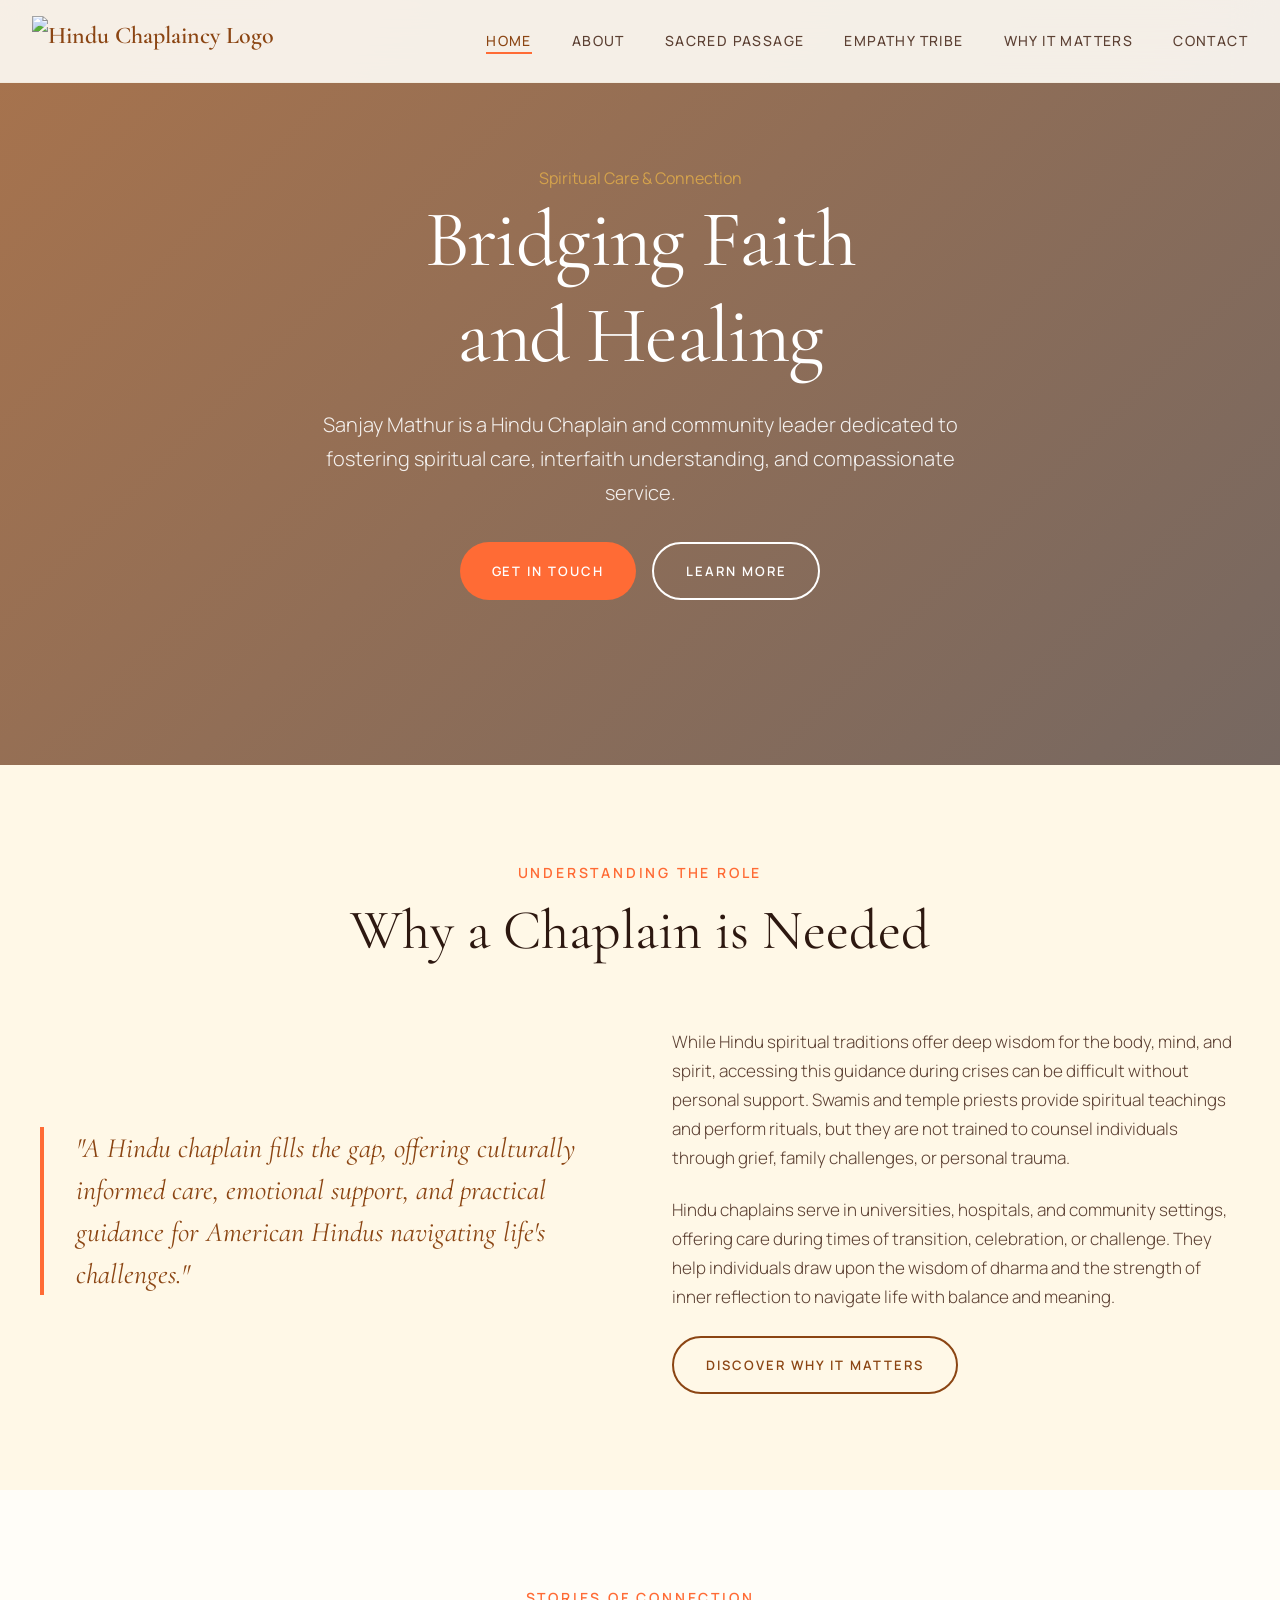
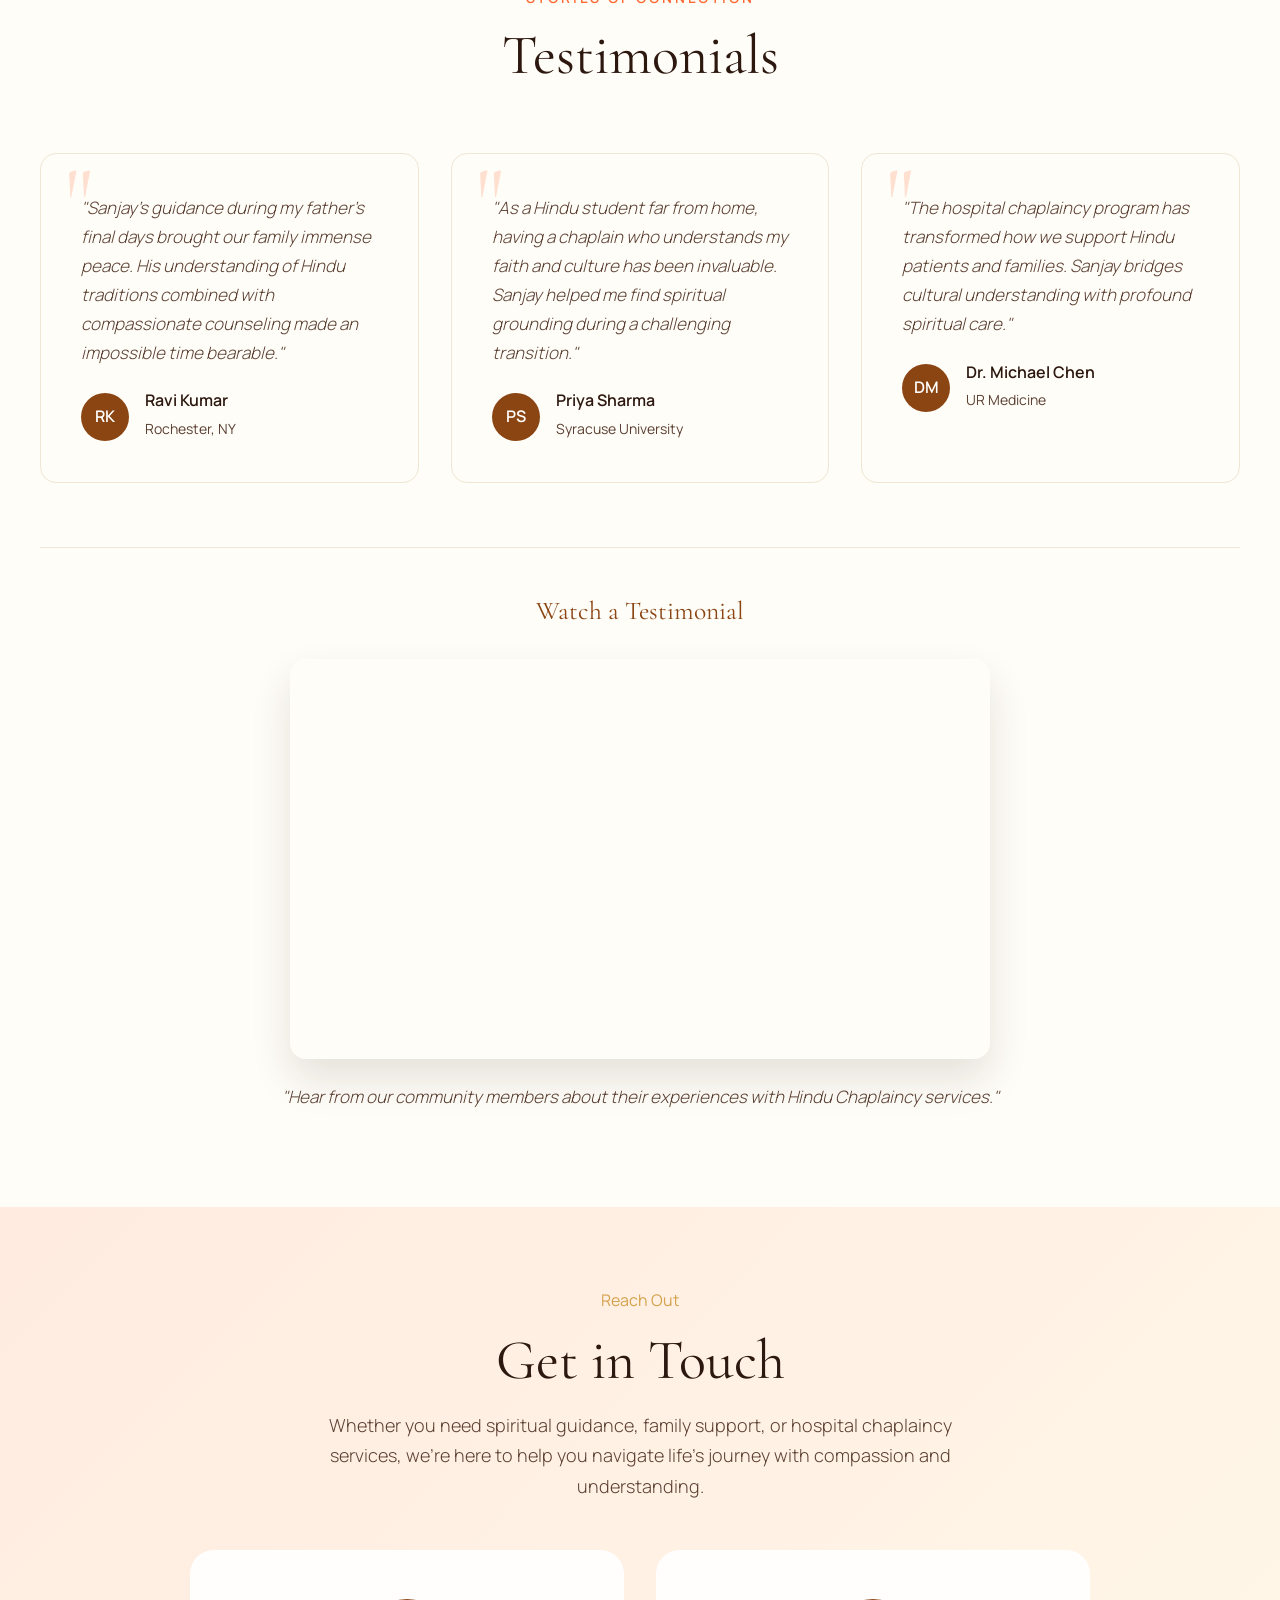
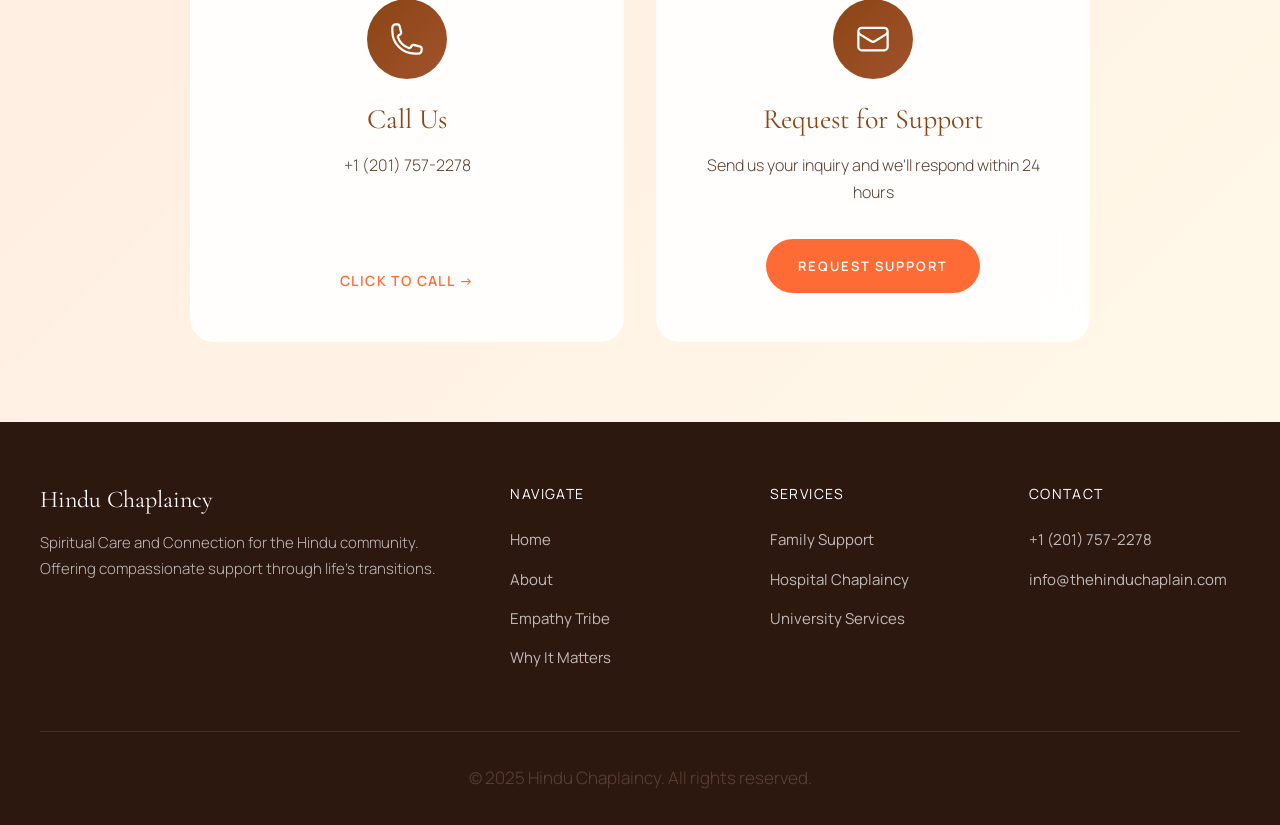
==== commit 7739890b: "Add files via upload" ====
--- a/index.html
+++ b/index.html
@@ -24,6 +24,7 @@
       <ul class="nav-links" data-testid="nav-links">
         <li><a href="index.html" class="active" data-testid="nav-home">Home</a></li>
         <li><a href="about.html" data-testid="nav-about">About</a></li>
+        <li><a href="sacred-passage.html" data-testid="nav-sacred">Sacred Passage</a></li>
         <li><a href="empathy.html" data-testid="nav-empathy">Empathy Tribe</a></li>
         <li><a href="matters.html" data-testid="nav-matters">Why It Matters</a></li>
         <li><a href="contact.html" data-testid="nav-contact">Contact</a></li>
--- a/styles.css
+++ b/styles.css
@@ -679,22 +679,14 @@
 
 /* Empathy Page */
 .empathy-hero {
-  min-height: 70vh;
+  min-height: 60vh;
   display: flex;
   align-items: center;
   justify-content: center;
   text-align: center;
   position: relative;
-  background-size: cover;
-  background-position: center;
+  background: linear-gradient(135deg, var(--accent-deep), #5a3a1a);
   padding: 8rem 2rem;
-}
-
-.empathy-hero::before {
-  content: '';
-  position: absolute;
-  inset: 0;
-  background: linear-gradient(135deg, rgba(139, 69, 19, 0.85), rgba(45, 24, 16, 0.75));
 }
 
 .empathy-hero-content {
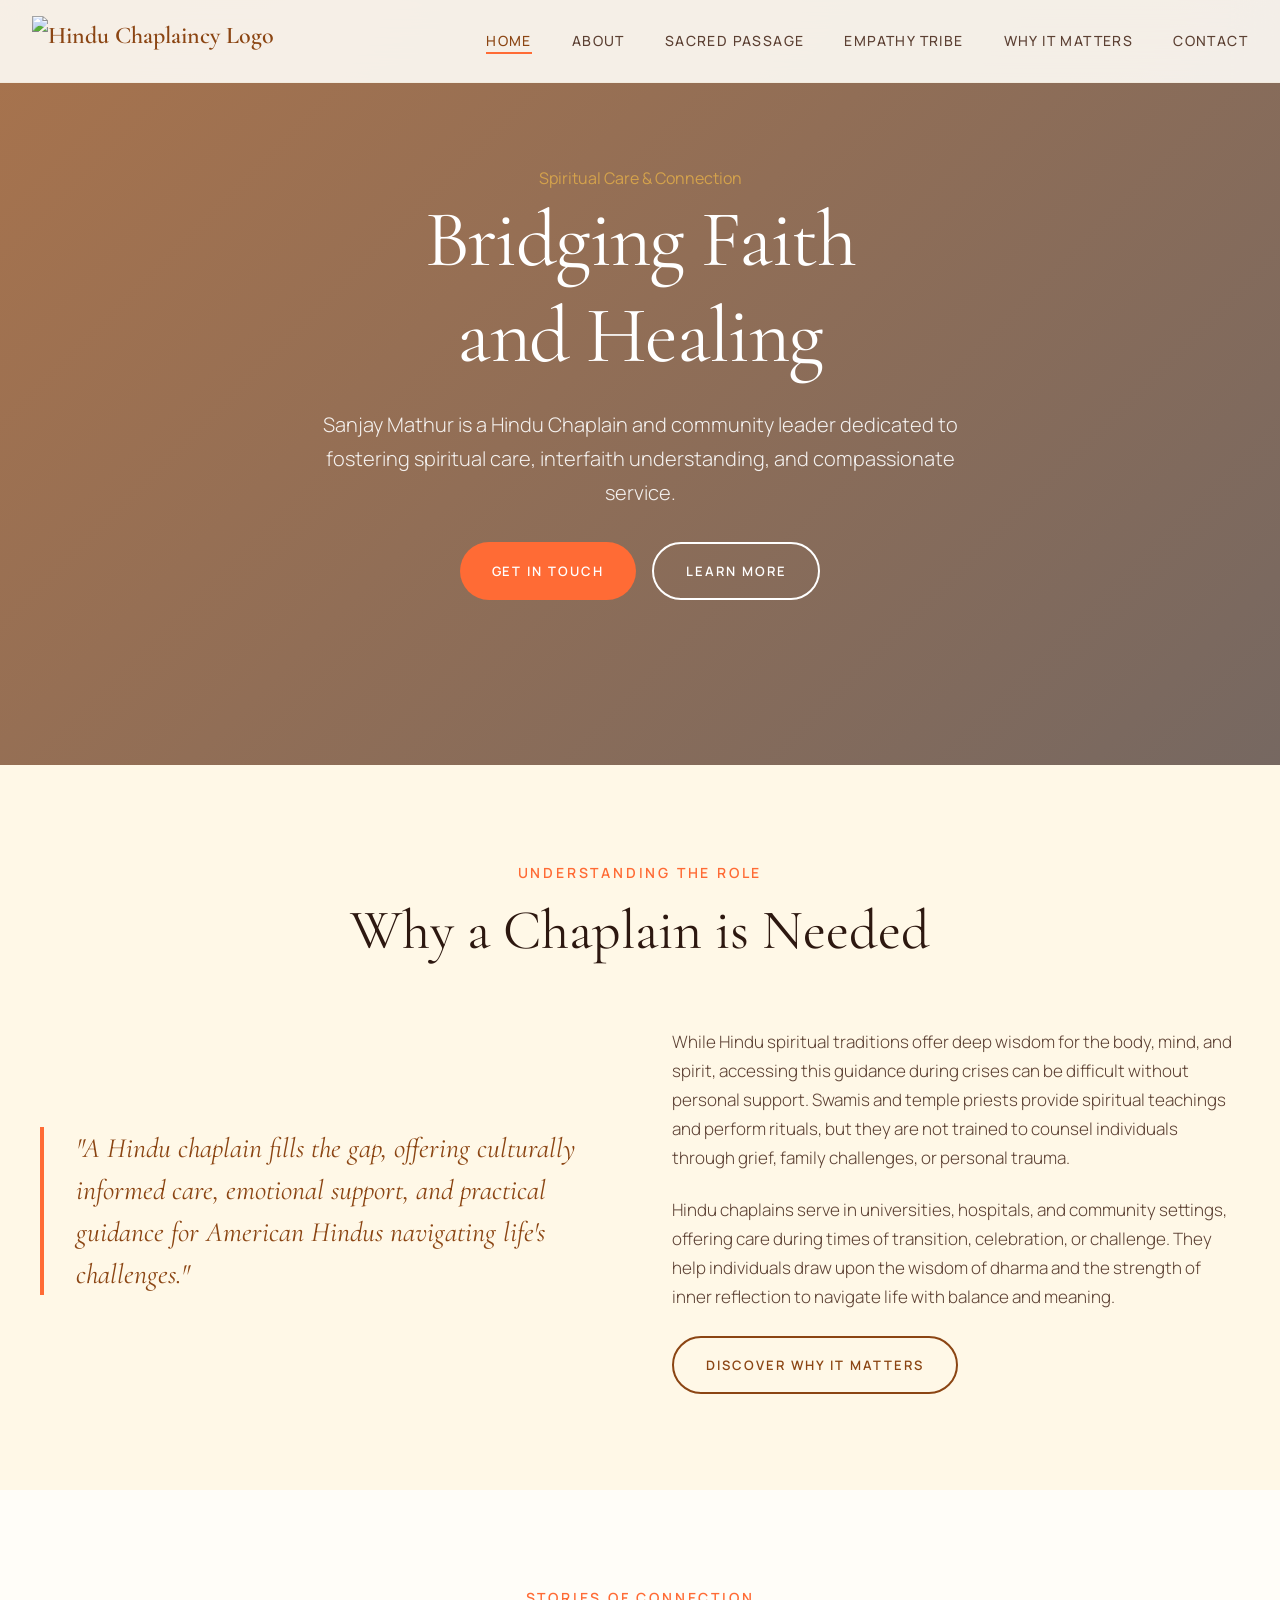
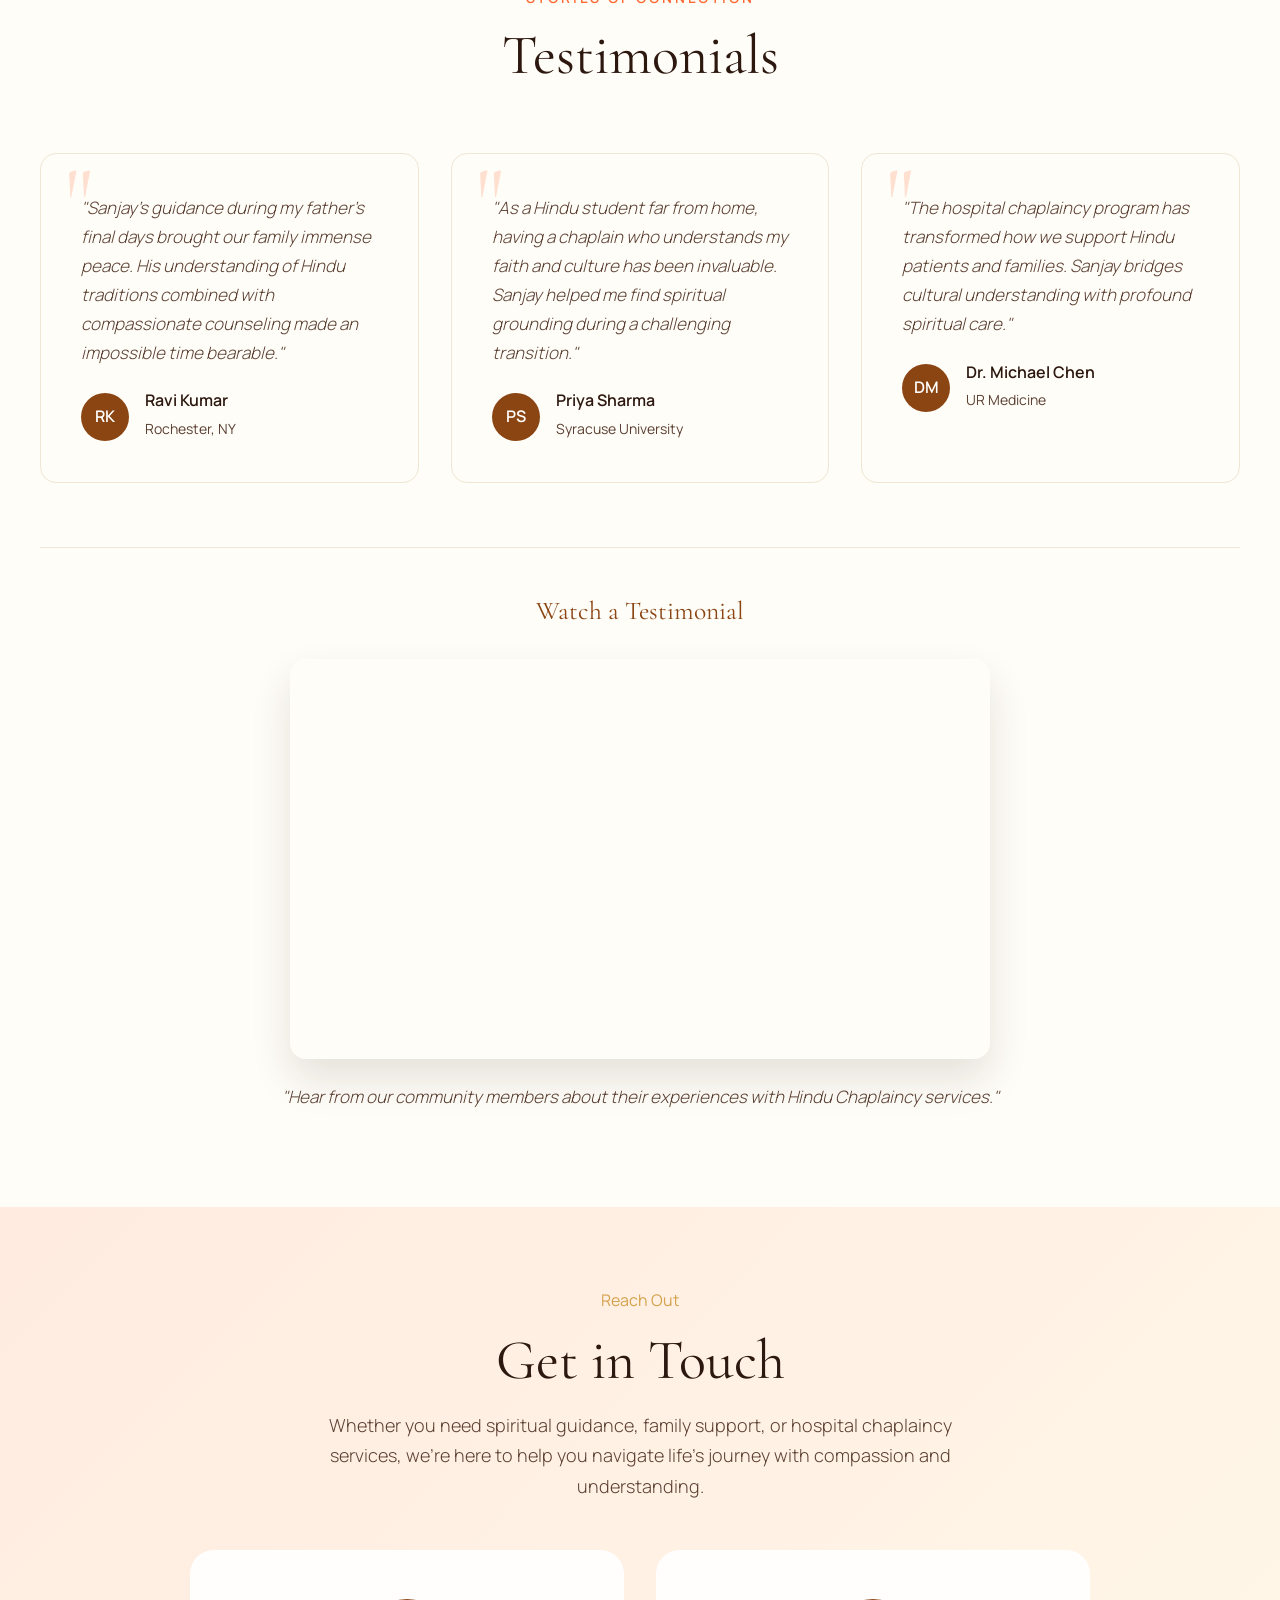
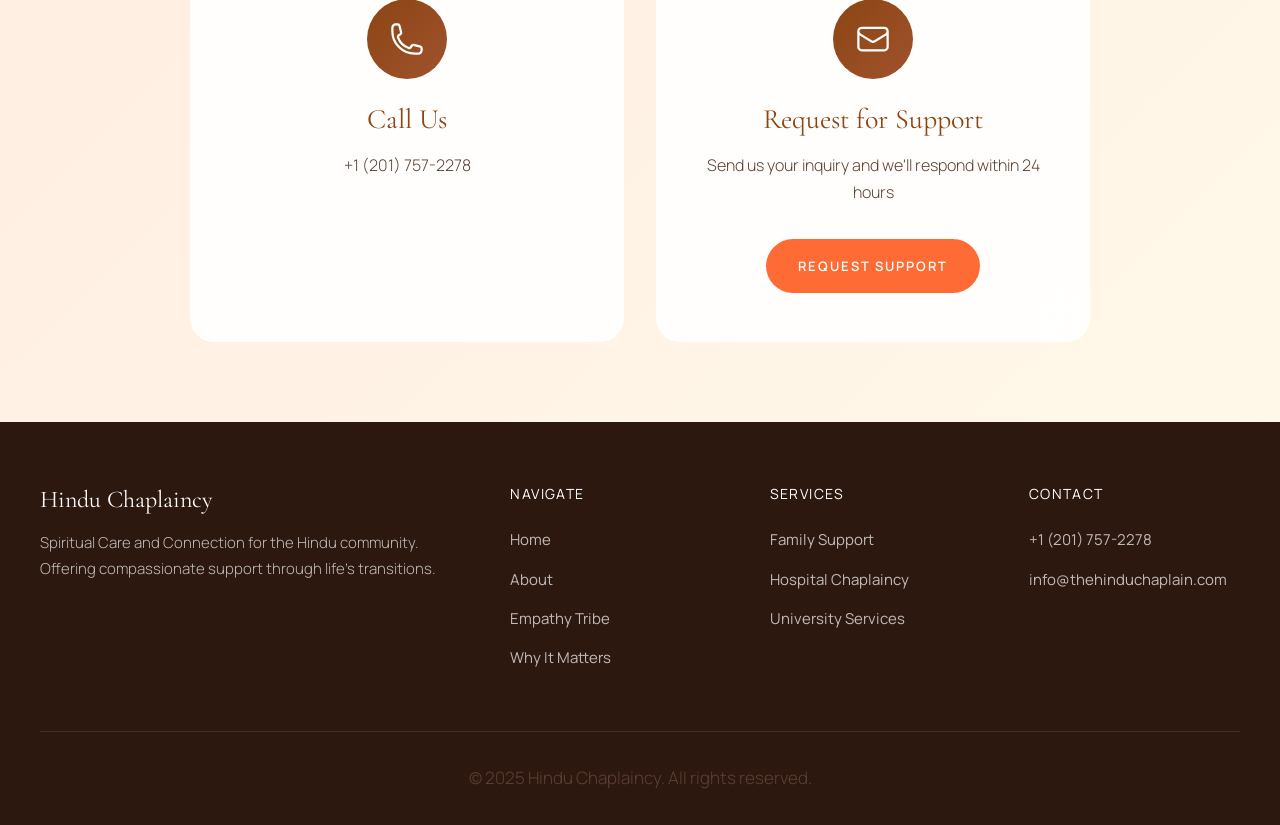
==== commit 44daef59: "Add files via upload" ====
--- a/index.html
+++ b/index.html
@@ -153,7 +153,7 @@
           </div>
           <h3>Call Us</h3>
           <p>+1 (201) 757-2278</p>
-          <span class="get-in-touch-action">Click to Call →</span>
+         <!-- <span class="get-in-touch-action">Click to Call →</span> -->
         </a>
         
         <!-- Request Support Card -->
